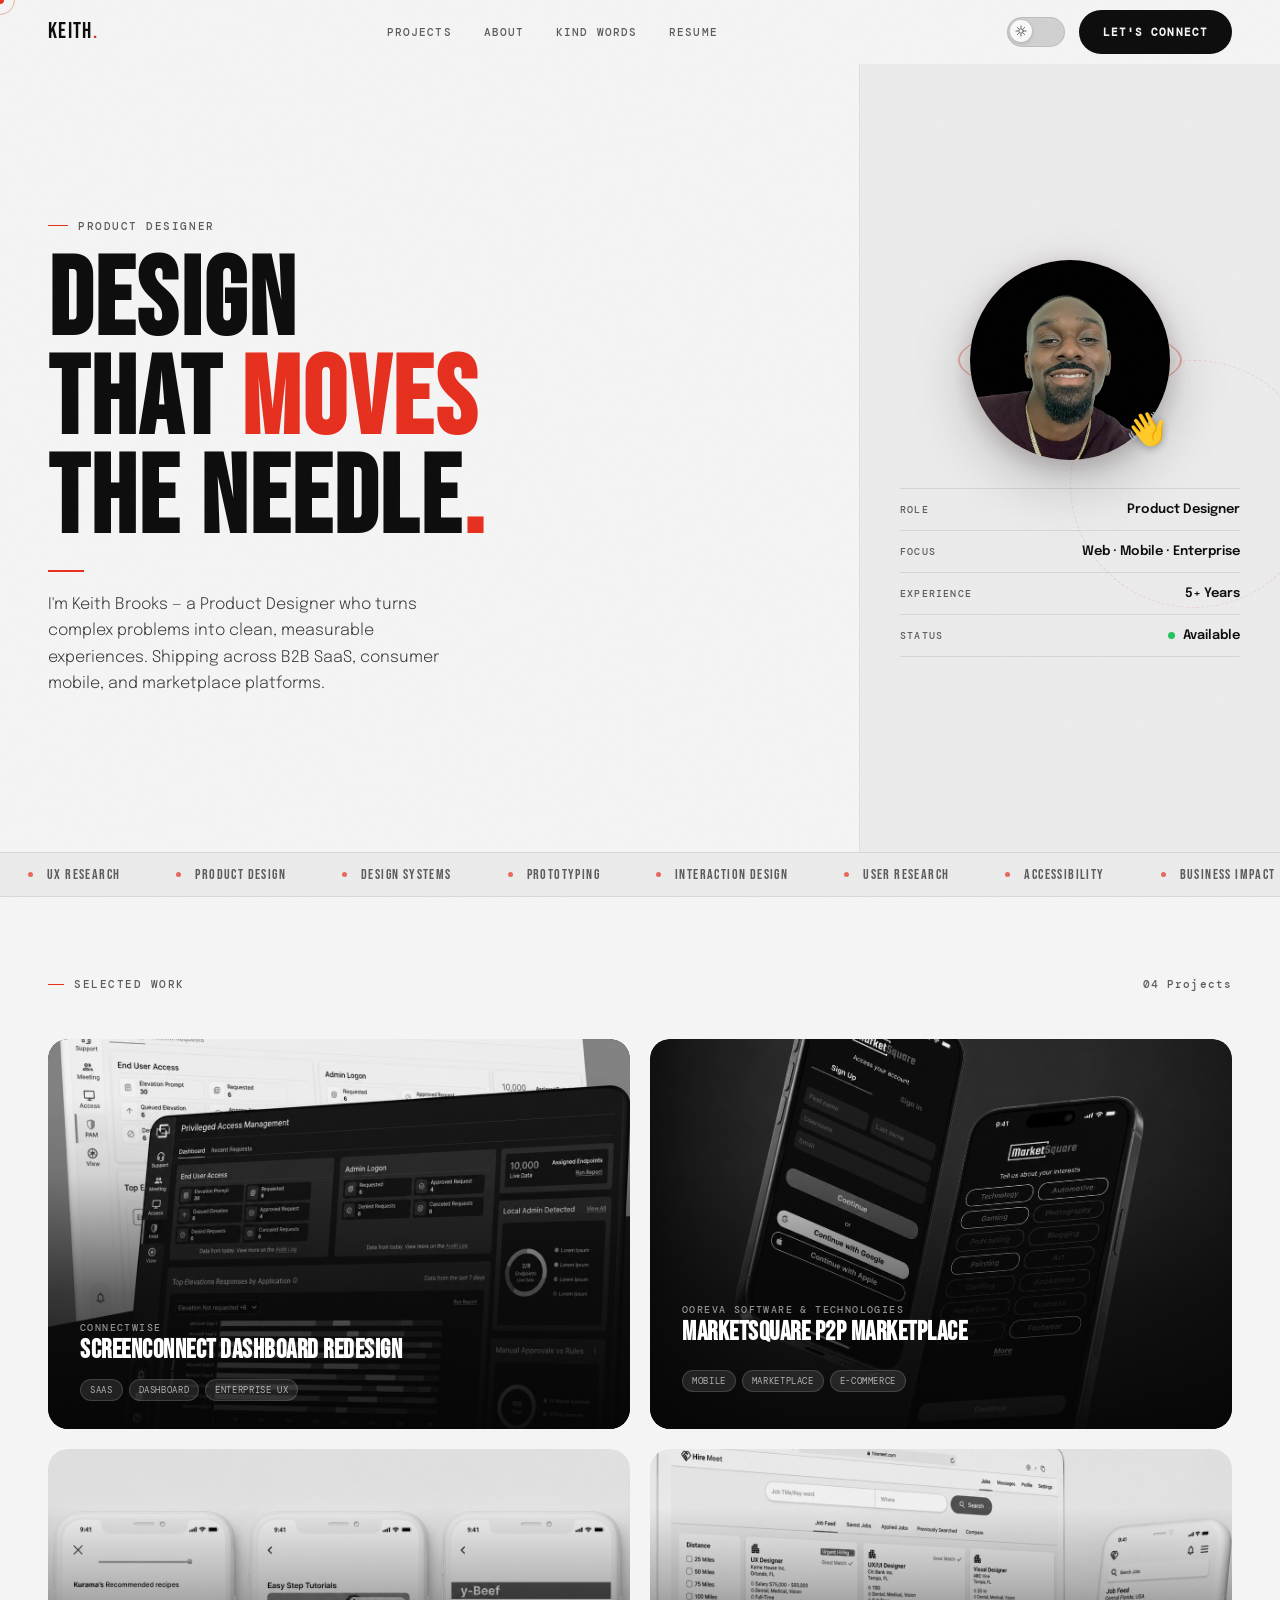
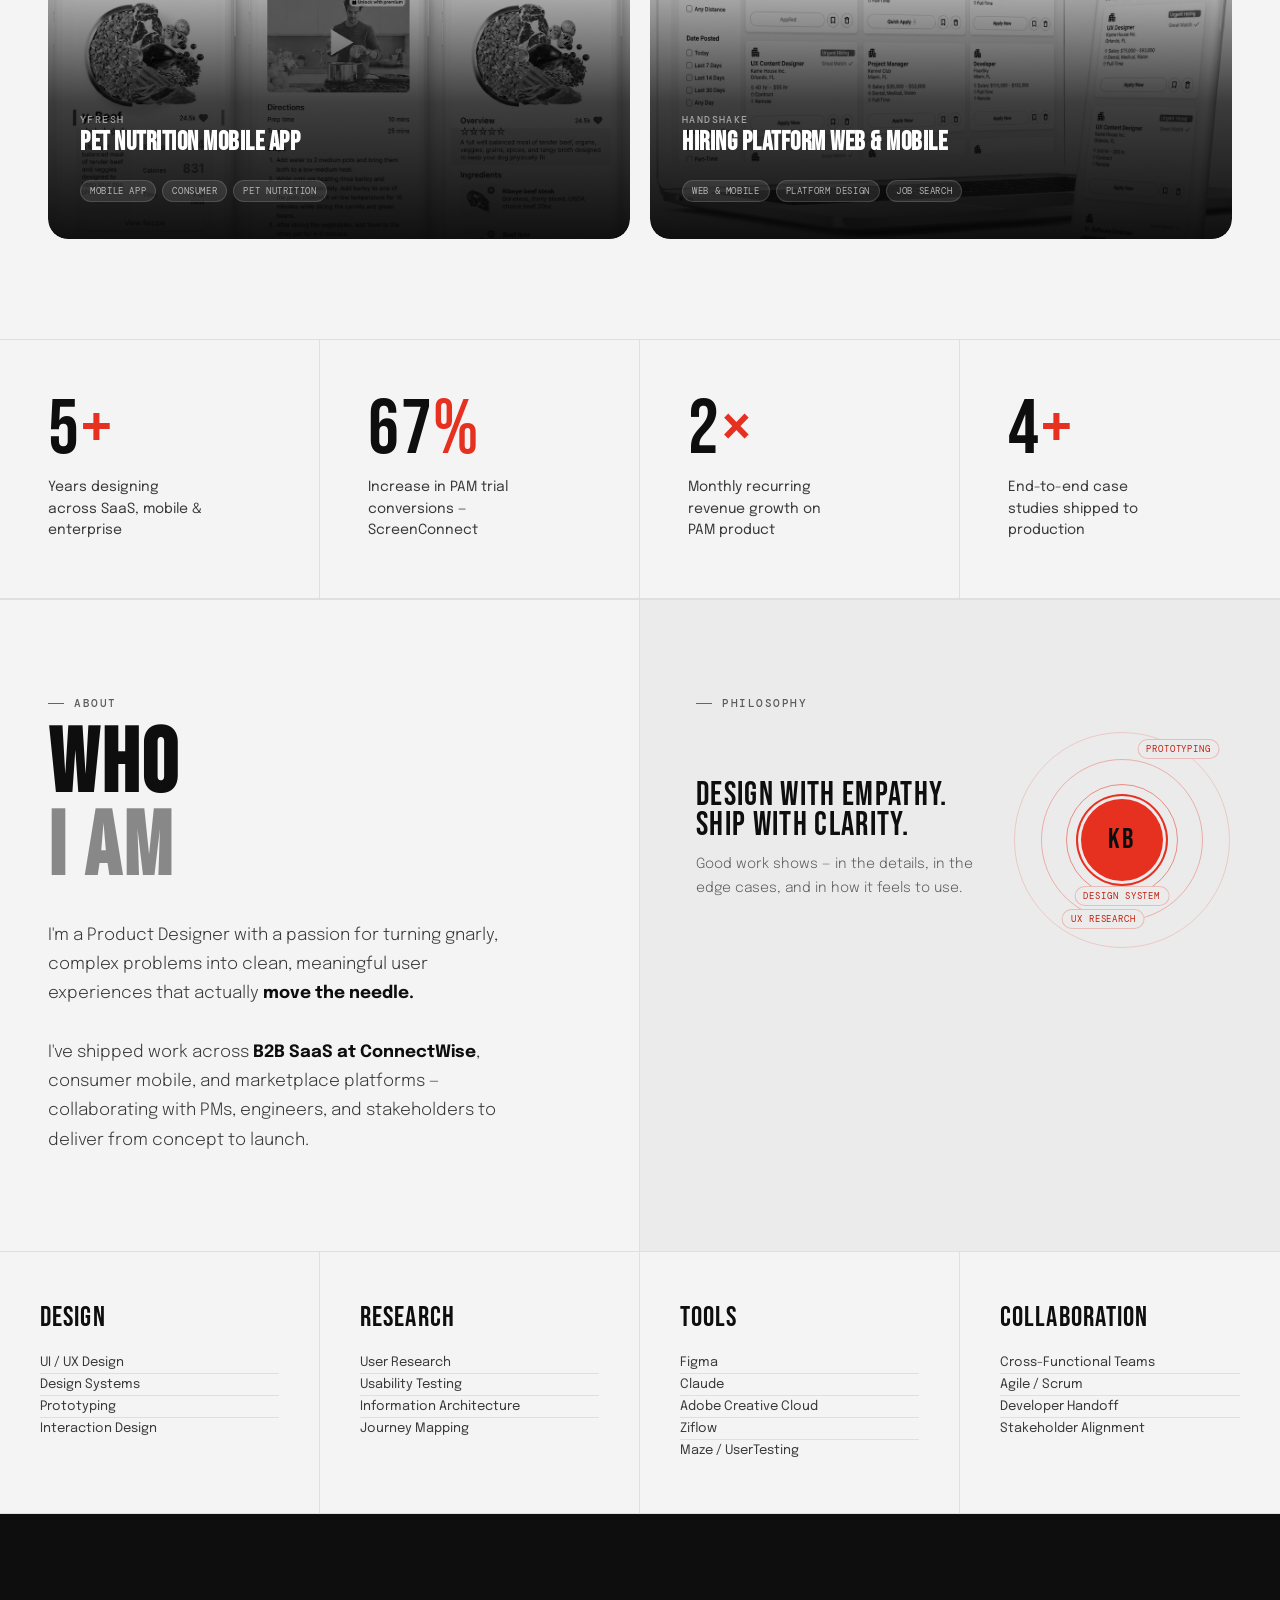
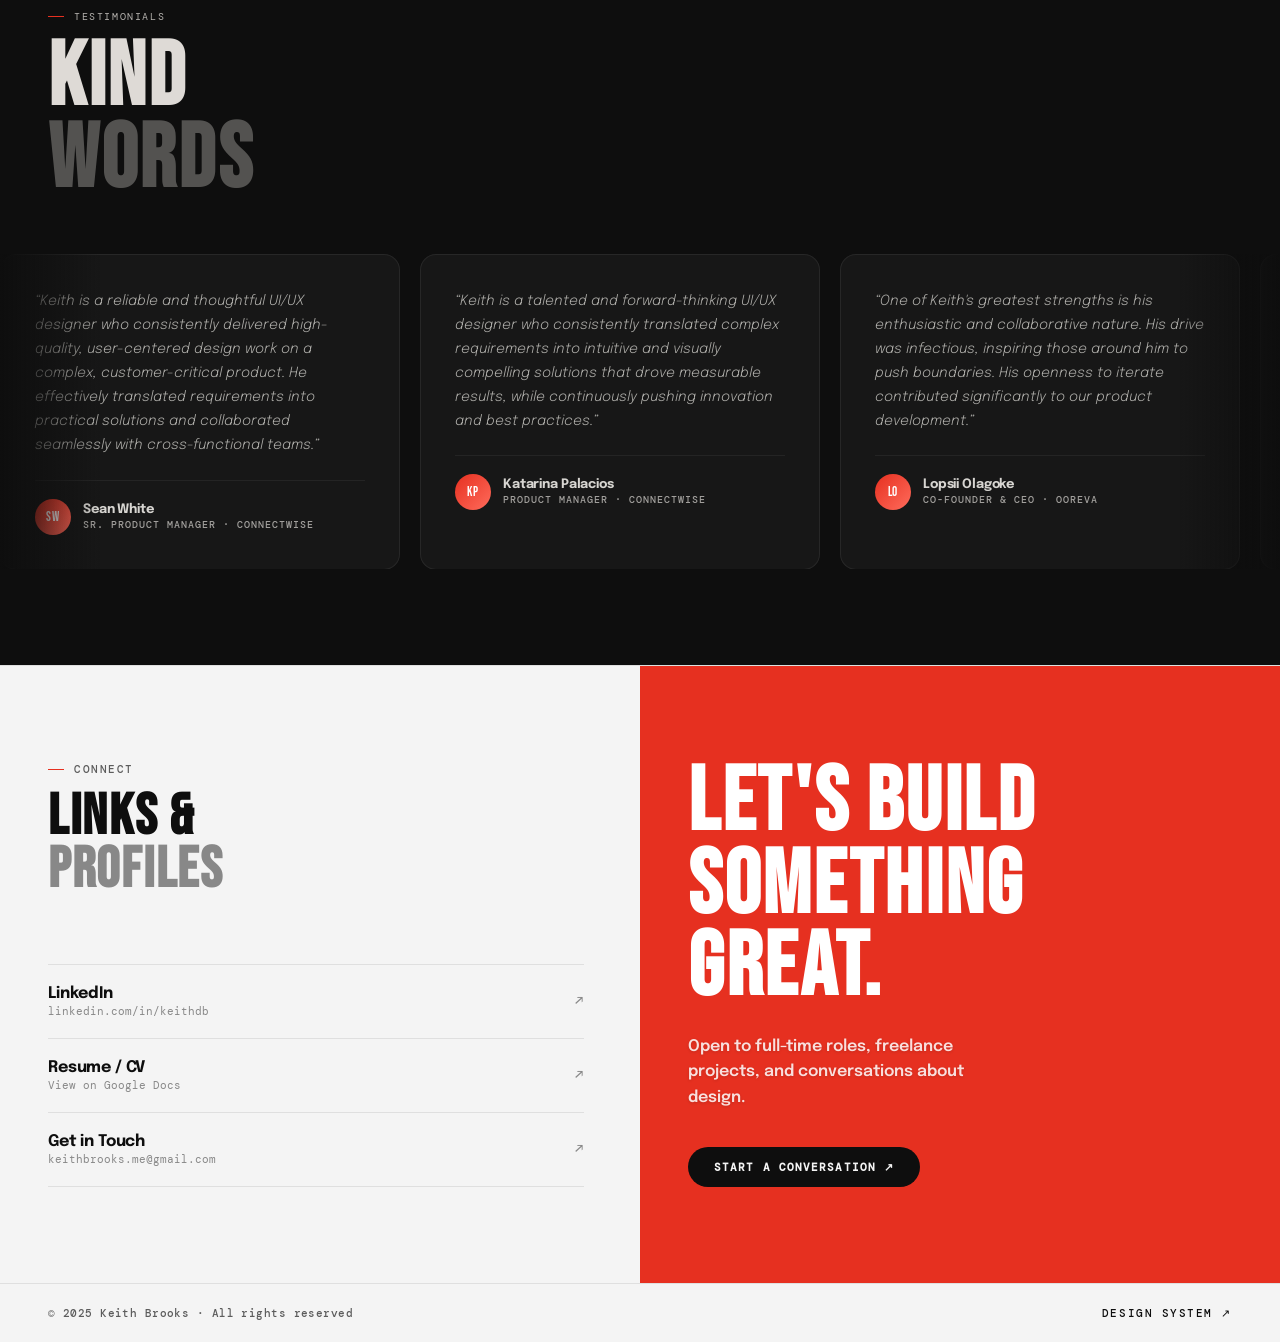
==== index.html @ 43500c90 "Add files via upload" ====
<!DOCTYPE html>
<html lang="en" data-theme="light">
<head>
<meta charset="UTF-8"/>
<meta name="viewport" content="width=device-width, initial-scale=1.0"/>
<title>Keith Brooks — Product Designer</title>
<meta name="description" content="Keith Brooks — Product Designer. 5+ years shipping measurable experiences across B2B SaaS, mobile and marketplace platforms."/>
<link rel="preconnect" href="https://fonts.googleapis.com"/>
<link rel="preconnect" href="https://fonts.gstatic.com" crossorigin/>
<link href="https://fonts.googleapis.com/css2?family=Bebas+Neue&family=Epilogue:ital,wght@0,300;0,400;0,500;0,600;0,700;1,300;1,400&family=DM+Mono:wght@400;500&display=swap" rel="stylesheet"/>
<style>
/* WCAG 2.1 AA verified
   LIGHT: #0E0E0E on #F4F4F4=18.0:1 ✅ | #383838=8.8:1 ✅ | #5C5C5C=5.9:1 ✅ | #C02010=5.5:1 ✅
   DARK:  #F0F0F0 on #0E0E0E=17.9:1 ✅ | #ADADAD=7.7:1 ✅ | #888888=4.8:1 ✅ | #E63020=4.4:1 ✅ */

*,*::before,*::after{box-sizing:border-box;margin:0;padding:0}

:root{
  --ease-expo:  cubic-bezier(0.16,1,0.3,1);
  --ease-inout: cubic-bezier(0.4,0,0.2,1);
  --f-display: 'Bebas Neue',sans-serif;
  --f-body:    'Epilogue',sans-serif;
  --f-mono:    'DM Mono',monospace;
}

[data-theme="light"]{
  --bg:#F4F4F4; --bg2:#EBEBEB; --card:#F8F8F8;
  --ink:#0E0E0E; --body:#383838; --muted:#5C5C5C; --dim:#888888;
  --accent:#C02010; --accent-d:#E63020;
  --border:rgba(17,17,17,.09);
  --strip-bg:#EBEBEB; --strip-fg:#5C5C5C;
  --nav-bg0:rgba(244,244,244,0); --nav-bgs:rgba(244,244,244,.95);
  --cta-bg:#0E0E0E; --cta-fg:#F4F4F4;
  --test-bg:#0E0E0E; --tt-track:#D0D0D0; --tt-knob:#F8F8F8; --tt-icon:#5C5C5C;
  --cta-sect-bg:#E63020;
}
[data-theme="dark"]{
  --bg:#0E0E0E; --bg2:#1A1A1A; --card:#1A1A1A;
  --ink:#F0F0F0; --body:#ADADAD; --muted:#888888; --dim:#666666;
  --accent:#E63020; --accent-d:#E63020;
  --border:rgba(220,220,220,.1);
  --strip-bg:#1A1A1A; --strip-fg:#888888;
  --nav-bg0:rgba(14,14,14,0); --nav-bgs:rgba(14,14,14,.95);
  --cta-bg:#F0F0F0; --cta-fg:#0E0E0E;
  --test-bg:#1A1A1A; --tt-track:#333333; --tt-knob:#0E0E0E; --tt-icon:#F0F0F0;
  --cta-sect-bg:#E63020;
}

html{scroll-behavior:auto}
body{background:var(--bg);color:var(--ink);font-family:var(--f-body);overflow-x:hidden;cursor:none;transition:background .4s var(--ease-inout),color .4s var(--ease-inout);-webkit-font-smoothing:antialiased;}
a{text-decoration:none;color:inherit}

/* GRAIN */
body::before{content:'';position:fixed;inset:0;z-index:900;pointer-events:none;opacity:.35;background-image:url("data:image/svg+xml,%3Csvg viewBox='0 0 200 200' xmlns='http://www.w3.org/2000/svg'%3E%3Cfilter id='n'%3E%3CfeTurbulence type='fractalNoise' baseFrequency='.85' numOctaves='4' stitchTiles='stitch'/%3E%3C/filter%3E%3Crect width='100%25' height='100%25' filter='url(%23n)' opacity='.04'/%3E%3C/svg%3E");}

/* CURSOR */
#_cur,#_ring{position:fixed;border-radius:50%;pointer-events:none;z-index:9999;transform:translate(-50%,-50%);will-change:transform;}
#_cur{width:8px;height:8px;background:var(--accent-d);transition:width .2s,height .2s,background .3s;}
#_ring{width:30px;height:30px;border:1.5px solid rgba(217,71,32,.4);z-index:9998;transition:width .3s var(--ease-expo),height .3s var(--ease-expo),border-color .3s;}
body.ch #_cur{width:14px;height:14px;}
body.ch #_ring{width:46px;height:46px;}
body.cta-zone #_cur{background:#fff;}
body.cta-zone #_ring{border-color:rgba(255,255,255,.5);}

/* SCROLL PROGRESS — Fitts' + Jacob's */
#scroll-prog{position:fixed;top:0;left:0;height:2px;width:0%;background:var(--accent-d);z-index:9990;transition:width .1s linear;pointer-events:none;}

/* BACK TO TOP — Fitts' Law: 48x48 fixed target */
#back-top{position:fixed;bottom:32px;right:32px;z-index:700;width:48px;height:48px;border-radius:50%;background:var(--ink);color:var(--bg);border:none;cursor:none;display:flex;align-items:center;justify-content:center;font-size:18px;line-height:1;opacity:0;transform:translateY(12px);transition:opacity .35s var(--ease-expo),transform .35s var(--ease-expo),background .2s;pointer-events:none;box-shadow:0 4px 16px rgba(0,0,0,.18);}
#back-top.visible{opacity:1;transform:translateY(0);pointer-events:auto;}
#back-top:hover{background:var(--accent-d);}
:focus-visible{outline:2px solid var(--accent-d);outline-offset:3px;border-radius:4px;}

/* NAV */
#nav{position:fixed;top:0;left:0;right:0;z-index:600;height:64px;padding:0 48px;display:flex;align-items:center;justify-content:space-between;background:var(--nav-bg0);border-bottom:1px solid transparent;transition:background .35s,border-color .35s;}
#nav.sc{background:var(--nav-bgs);backdrop-filter:blur(20px);-webkit-backdrop-filter:blur(20px);border-color:var(--border);}
.nav-logo{font-family:var(--f-display);font-size:22px;letter-spacing:.06em;color:var(--ink);cursor:none;transition:color .3s;}
.nav-logo span{color:var(--accent-d);}
.nav-links{display:flex;gap:28px;list-style:none;}
/* Fitts': larger hit area on nav links */
.nav-links a{font-family:var(--f-mono);font-size:11px;font-weight:500;letter-spacing:.1em;text-transform:uppercase;color:var(--muted);transition:color .2s,border-color .2s;cursor:none;padding:6px 2px;border-bottom:1.5px solid transparent;}
.nav-links a:hover{color:var(--ink);border-color:var(--border);}
/* Jacob's: active nav indicator */
.nav-links a.active{color:var(--ink);border-color:var(--accent-d);}
.tt-wrap{display:flex;align-items:center;gap:14px;}

/* THEME TOGGLE */
.tt-switch{position:relative;display:flex;align-items:center;width:58px;height:30px;cursor:none;flex-shrink:0;}
.tt-switch input[type="checkbox"]{position:absolute;opacity:0;width:0;height:0;}
.tt-track{position:absolute;inset:0;border-radius:100px;background:var(--tt-track);transition:background .35s var(--ease-expo);border:1px solid var(--border);}
.tt-knob{position:absolute;top:3px;left:3px;width:22px;height:22px;border-radius:50%;background:var(--tt-knob);box-shadow:0 1px 4px rgba(0,0,0,.18);transition:transform .38s var(--ease-expo),background .3s;display:flex;align-items:center;justify-content:center;overflow:hidden;}
.tt-switch input:checked~.tt-knob{transform:translateX(28px);}
[data-theme="dark"] .tt-track{background:#2E2A26;}
[data-theme="dark"] .tt-knob{background:var(--accent-d);}
.tt-icon{position:absolute;width:12px;height:12px;transition:opacity .2s,transform .2s;}
.tt-sun{opacity:1;transform:rotate(0deg);}
.tt-moon{opacity:0;transform:rotate(-90deg);}
.tt-switch input:checked~.tt-knob .tt-sun{opacity:0;transform:rotate(90deg);}
.tt-switch input:checked~.tt-knob .tt-moon{opacity:1;transform:rotate(0deg);}
#nav-cta{font-family:var(--f-mono);font-size:11px;font-weight:600;letter-spacing:.1em;text-transform:uppercase;color:var(--cta-fg);background:var(--cta-bg);padding:11px 24px;border-radius:100px;cursor:none;transition:background .2s,color .2s,transform .15s;min-height:44px;display:inline-flex;align-items:center;}
#nav-cta:hover{background:var(--accent-d);color:#fff;transform:translateY(-1px);}

/* HERO */
.hero{min-height:calc(100vh - 48px);max-height:860px;display:grid;grid-template-columns:1fr 420px;padding-top:64px;overflow:hidden;}
.hero-l{display:flex;flex-direction:column;justify-content:center;padding:48px 56px 48px 48px;border-right:1px solid var(--border);}
.hero-r{display:flex;flex-direction:column;justify-content:center;align-items:center;gap:28px;padding:48px 40px;background:var(--bg2);transition:background .4s;position:relative;overflow:hidden;}
.hero-eyebrow{display:flex;align-items:center;gap:10px;font-family:var(--f-mono);font-size:11px;font-weight:500;letter-spacing:.14em;text-transform:uppercase;color:var(--muted);margin-bottom:20px;opacity:0;transform:translateY(14px);animation:fup .85s var(--ease-expo) .08s forwards;}
.hero-eyebrow::before{content:'';width:20px;height:1px;background:var(--accent-d);}
.hero-h1{font-family:var(--f-display);font-size:clamp(64px,8.5vw,124px);line-height:.91;letter-spacing:.02em;color:var(--ink);opacity:0;transform:translateY(18px);animation:fup .9s var(--ease-expo) .16s forwards;transition:color .4s;}
.hero-h1 .hl{color:var(--accent-d);}
.hero-rule{width:36px;height:2px;background:var(--accent-d);margin:20px 0;flex-shrink:0;opacity:0;animation:fup .7s var(--ease-expo) .28s forwards;}
.hero-desc{font-family:var(--f-body);font-size:16px;line-height:1.65;color:var(--body);max-width:400px;font-weight:300;opacity:0;transform:translateY(14px);animation:fup .85s var(--ease-expo) .36s forwards;}
.hero-meta{display:flex;flex-direction:column;width:100%;opacity:0;animation:fup .8s var(--ease-expo) .44s forwards;}
.meta-row{display:flex;justify-content:space-between;align-items:center;padding:14px 0;border-top:1px solid var(--border);}
.meta-row:last-child{border-bottom:1px solid var(--border);}
.meta-k{font-family:var(--f-mono);font-size:10px;font-weight:500;text-transform:uppercase;letter-spacing:.12em;color:var(--muted);}
.meta-v{font-family:var(--f-body);font-size:13px;font-weight:600;color:var(--ink);transition:color .4s;}
.avail{display:flex;align-items:center;gap:8px;}
.avail-dot{width:7px;height:7px;background:#22c55e;border-radius:50%;animation:avPulse 2s ease infinite;}
@keyframes avPulse{0%,100%{opacity:1;box-shadow:0 0 0 0 rgba(34,197,94,.4);}50%{opacity:.8;box-shadow:0 0 0 5px rgba(34,197,94,0);}}

/* AVATAR */
.avatar-wrap{position:relative;width:200px;height:200px;flex-shrink:0;opacity:0;animation:fup .9s var(--ease-expo) .22s forwards;}
.avatar-glow{position:absolute;inset:-20px;border-radius:50%;background:radial-gradient(circle,rgba(230,48,32,.15) 0%,transparent 70%);animation:glowPulse 4s ease-in-out infinite;}
@keyframes glowPulse{0%,100%{transform:scale(1);opacity:.7;}50%{transform:scale(1.1);opacity:1;}}
.avatar-card{position:relative;width:200px;height:200px;border-radius:50%;overflow:hidden;box-shadow:0 20px 60px rgba(0,0,0,.22),0 8px 24px rgba(0,0,0,.14),inset 0 0 0 2px rgba(255,255,255,.12);animation:float 5s ease-in-out infinite;transform-origin:center bottom;will-change:transform;}
@keyframes float{0%,100%{transform:translateY(0) rotate(0deg);}25%{transform:translateY(-10px) rotate(1.5deg);}75%{transform:translateY(-5px) rotate(-1deg);}}
.avatar-img{width:100%;height:100%;object-fit:cover;object-position:center 12%;display:block;}
.avatar-wave{position:absolute;bottom:12px;right:4px;font-size:32px;line-height:1;animation:waveHand 2.4s ease-in-out infinite;transform-origin:bottom left;filter:drop-shadow(0 2px 4px rgba(0,0,0,.3));pointer-events:none;user-select:none;}
@keyframes waveHand{0%{transform:rotate(0deg);}10%{transform:rotate(-18deg);}20%{transform:rotate(12deg);}30%{transform:rotate(-14deg);}40%{transform:rotate(10deg);}50%{transform:rotate(-8deg);}60%{transform:rotate(6deg);}100%{transform:rotate(0deg);}}
.avatar-ring{position:absolute;top:50%;left:50%;width:224px;height:224px;transform:translate(-50%,-50%) rotateX(72deg);border-radius:50%;border:2px solid rgba(230,48,32,.35);animation:ringRotate 8s linear infinite;pointer-events:none;}
.avatar-ring-2{position:absolute;top:50%;left:50%;width:248px;height:248px;border-radius:50%;border:1px dashed rgba(230,48,32,.15);animation:ringRotate 14s linear infinite reverse;pointer-events:none;}
@keyframes ringRotate{from{transform:translate(-50%,-50%) rotateX(72deg) rotateZ(0deg);}to{transform:translate(-50%,-50%) rotateX(72deg) rotateZ(360deg);}}

/* MARQUEE */
.mq-strip{border-top:1px solid var(--border);border-bottom:1px solid var(--border);background:var(--strip-bg);overflow:hidden;padding:13px 0;transition:background .4s;}
.mq-track{display:flex;width:max-content;animation:mscroll 32s linear infinite;}
.mq-track:hover{animation-play-state:paused;}
.mq-item{display:flex;align-items:center;gap:14px;padding:0 28px;font-family:var(--f-display);font-size:14px;letter-spacing:.1em;text-transform:uppercase;color:var(--strip-fg);white-space:nowrap;transition:color .4s;}
.mq-dot{width:5px;height:5px;border-radius:50%;background:var(--accent-d);flex-shrink:0;opacity:.7;}

/* SHARED */
.s-tag{display:flex;align-items:center;gap:10px;font-family:var(--f-mono);font-size:11px;font-weight:500;text-transform:uppercase;letter-spacing:.14em;color:var(--muted);margin-bottom:14px;}
.s-tag::before{content:'';width:16px;height:1px;background:var(--accent-d);flex-shrink:0;}
.s-title{font-family:var(--f-display);font-size:clamp(52px,7vw,96px);letter-spacing:.03em;line-height:.92;color:var(--ink);transition:color .4s;}
.s-title .dim{color:var(--dim);}

/* ══ CASE STUDIES — 2x2 grid ══
   Hick's Law: all 4 visible at once for easy comparison
   Fitts' Law: large card targets, clear hover affordance */
.cs-section{padding:80px 48px 100px;background:var(--bg);scroll-margin-top:80px;}
.cs-topbar{display:flex;align-items:center;justify-content:space-between;margin-bottom:48px;}
.cs-count{font-family:var(--f-mono);font-size:11px;font-weight:500;color:var(--muted);letter-spacing:.1em;transition:color .4s;}
.cs-grid{display:grid;grid-template-columns:1fr 1fr;gap:20px;}
.cs-card{position:relative;border-radius:20px;overflow:hidden;height:calc(50vh - 60px);min-height:360px;max-height:520px;cursor:none;transition:transform .4s var(--ease-expo),box-shadow .4s;}
.cs-card:hover{transform:translateY(-4px);box-shadow:0 24px 64px rgba(0,0,0,.22);}
.cs-card-visual{position:absolute;inset:0;border-radius:20px;overflow:hidden;}
.cs-card-visual img{
  width:100%;height:100%;object-fit:cover;display:block;
  transform:scale(1.04);
  filter:grayscale(1) brightness(.95);
  transition:transform .65s var(--ease-expo), filter .55s var(--ease-expo);
}
/* Reveal colour + zoom on hover — Zajno-style */
.cs-card:hover .cs-card-visual img{
  transform:scale(1.08);
  filter:grayscale(0) brightness(1);
}
.cs-card-fallback{width:100%;height:100%;display:flex;align-items:center;justify-content:center;}
.cs-card-fallback-lbl{font-family:var(--f-display);font-size:clamp(80px,12vw,160px);letter-spacing:.04em;opacity:.1;line-height:1;user-select:none;}
.cs-card-gradient{position:absolute;inset:0;background:var(--card-grad,linear-gradient(to top,rgba(6,5,5,.92) 0%,rgba(6,5,5,.6) 35%,rgba(6,5,5,.12) 65%,transparent 85%));border-radius:20px;pointer-events:none;}
/* Accent overlay on hover */
.cs-card-hover-overlay{position:absolute;inset:0;border-radius:20px;background:rgba(217,71,32,.07);opacity:0;transition:opacity .4s var(--ease-expo);pointer-events:none;}
.cs-card:hover .cs-card-hover-overlay{opacity:0;}
/* Accent border ring on hover */
.cs-card::after{content:'';position:absolute;inset:0;border-radius:20px;border:2px solid transparent;transition:border-color .35s var(--ease-expo);pointer-events:none;z-index:10;}
.cs-card:hover::after{border-color:transparent;}
.cs-card-body{position:absolute;bottom:0;left:0;right:0;padding:28px 32px;display:flex;flex-direction:column;z-index:5;}
.cs-card-impact{display:inline-flex;align-items:center;gap:6px;font-family:var(--f-mono);font-size:10px;font-weight:600;letter-spacing:.08em;text-transform:uppercase;color:rgba(255,255,255,.85);background:rgba(255,255,255,.1);border:1px solid rgba(255,255,255,.18);backdrop-filter:blur(6px);-webkit-backdrop-filter:blur(6px);padding:5px 12px;border-radius:100px;margin-bottom:10px;align-self:flex-start;}
.cs-card-impact-val{color:#fff;font-weight:700;}
.cs-card-company{font-family:var(--f-mono);font-size:10px;text-transform:uppercase;letter-spacing:.14em;color:rgba(255,255,255,.55);font-weight:500;margin-bottom:5px;}
.cs-card-title{font-family:var(--f-display);font-size:clamp(20px,2vw,30px);letter-spacing:.02em;line-height:.93;color:#fff;margin-bottom:8px;}
/* Miller's Law: desc only on hover — reduce initial info density */
.cs-card-desc{font-family:var(--f-body);font-size:13px;line-height:1.6;color:rgba(255,255,255,.68);font-weight:300;max-height:0;overflow:hidden;transition:max-height .5s var(--ease-expo),opacity .4s;opacity:0;margin-bottom:0;}
.cs-card:hover .cs-card-desc{max-height:80px;opacity:1;margin-bottom:10px;}
.cs-card-footer{display:flex;align-items:center;justify-content:space-between;margin-top:8px;}
.cs-card-tags{display:flex;gap:6px;flex-wrap:wrap;}
.cs-card-tag{font-family:var(--f-mono);font-size:9px;letter-spacing:.07em;text-transform:uppercase;padding:4px 9px;border-radius:100px;background:rgba(255,255,255,.1);color:rgba(255,255,255,.65);border:1px solid rgba(255,255,255,.14);}
/* Fitts' Law: min 40px tall, prominent white pill */
.cs-card-cta{display:inline-flex;align-items:center;gap:7px;font-family:var(--f-mono);font-size:10px;font-weight:700;letter-spacing:.1em;text-transform:uppercase;color:#111010;background:#fff;padding:10px 18px;border-radius:100px;min-height:40px;cursor:none;white-space:nowrap;flex-shrink:0;opacity:0;transform:translateY(6px);transition:background .2s,color .2s,opacity .35s,transform .35s var(--ease-expo),box-shadow .2s;}
.cs-card:hover .cs-card-cta{opacity:1;transform:translateY(0);}
.cs-card-cta:hover{background:var(--accent-d);color:#fff;box-shadow:0 6px 20px rgba(217,71,32,.4);}
.cs-card-soon{font-family:var(--f-mono);font-size:10px;font-weight:600;letter-spacing:.1em;text-transform:uppercase;color:rgba(255,255,255,.4);opacity:0;transform:translateY(6px);transition:opacity .35s,transform .35s var(--ease-expo);}
.cs-card:hover .cs-card-soon{opacity:1;transform:translateY(0);}

/* METRICS */
.metrics-band{display:grid;grid-template-columns:repeat(4,1fr);border-top:1px solid var(--border);border-bottom:1px solid var(--border);scroll-margin-top:80px;}
.metric{padding:56px 48px;border-right:1px solid var(--border);position:relative;overflow:hidden;}
.metric:last-child{border-right:none;}
.metric::after{content:'';position:absolute;bottom:0;left:0;right:0;height:2px;background:var(--accent-d);transform:scaleX(0);transform-origin:left;transition:transform .5s var(--ease-expo);}
.metric:hover::after{transform:scaleX(1);}
.metric-num{font-family:var(--f-display);font-size:clamp(56px,6vw,84px);letter-spacing:.02em;line-height:.9;color:var(--ink);margin-bottom:12px;transition:color .4s;}
.metric-num span{color:var(--accent-d);}
.metric-label{font-family:var(--f-body);font-size:14px;color:var(--body);line-height:1.55;max-width:160px;}

/* ABOUT */
.about-wrap{display:grid;grid-template-columns:1fr 1fr;border-top:1px solid var(--border);scroll-margin-top:80px;}
.about-l{padding:96px 56px 96px 48px;border-right:1px solid var(--border);}
.about-r{padding:96px 48px 96px 56px;background:var(--bg2);transition:background .4s;display:flex;flex-direction:column;gap:52px;}
.about-bio{font-family:var(--f-body);font-size:17px;line-height:1.72;color:var(--body);font-weight:300;max-width:460px;margin:32px 0 0;}
.about-bio strong{font-weight:700;color:var(--ink);}

/* Orbit */
.orbit-row{display:flex;align-items:center;gap:32px;}
.orbit-headline{font-family:var(--f-display);font-size:clamp(26px,2.6vw,38px);letter-spacing:.04em;line-height:.92;color:var(--ink);margin-bottom:12px;transition:color .4s;}
.orbit-body{font-family:var(--f-body);font-size:14px;color:var(--muted);line-height:1.7;font-weight:300;}
#orbitWrap{position:relative;width:220px;height:220px;flex-shrink:0;}
.p-ring{position:absolute;top:50%;left:50%;border-radius:50%;border:1px solid rgba(230,48,32,.35);transform:translate(-50%,-50%);animation:rpulse 3s ease-in-out infinite;}
.p-ring:nth-child(1){width:112px;height:112px;animation-delay:0s;border-color:rgba(230,48,32,.5);}
.p-ring:nth-child(2){width:162px;height:162px;animation-delay:.65s;border-color:rgba(230,48,32,.32);}
.p-ring:nth-child(3){width:216px;height:216px;animation-delay:1.3s;border-color:rgba(230,48,32,.18);}
@keyframes rpulse{0%,100%{opacity:.5;transform:translate(-50%,-50%) scale(1);}50%{opacity:1;transform:translate(-50%,-50%) scale(1.04);}}
.orbit-center-img{position:absolute;top:50%;left:50%;transform:translate(-50%,-50%);width:82px;height:82px;border-radius:50%;overflow:hidden;z-index:5;background:var(--accent-d);box-shadow:0 0 0 3px var(--bg2),0 0 0 5px var(--accent-d);display:flex;align-items:center;justify-content:center;}
.orbit-center-kb{font-family:var(--f-display);font-size:28px;letter-spacing:.08em;color:#0E0E0E;line-height:1;user-select:none;}
.o-lbl{position:absolute;font-family:var(--f-mono);font-size:9px;text-transform:uppercase;letter-spacing:.1em;color:var(--accent);background:var(--bg2);padding:3px 8px;border-radius:100px;border:1px solid rgba(230,48,32,.25);white-space:nowrap;z-index:6;pointer-events:none;transition:background .4s;}

/* SKILLS */
.skills-section{border-top:1px solid var(--border);border-bottom:1px solid var(--border);display:grid;grid-template-columns:repeat(4,1fr);scroll-margin-top:80px;}
.skill-col{padding:52px 40px;border-right:1px solid var(--border);position:relative;overflow:hidden;transition:background .3s;}
.skill-col:last-child{border-right:none;}
.skill-col::after{content:'';position:absolute;bottom:0;left:0;right:0;height:2px;background:var(--accent-d);transform:scaleX(0);transform-origin:left;transition:transform .45s var(--ease-expo);}
.skill-col:hover::after{transform:scaleX(1);}
.skill-col:hover{background:var(--bg2);}
.skill-cat-head{font-family:var(--f-display);font-size:28px;letter-spacing:.04em;color:var(--ink);margin-bottom:20px;line-height:1;transition:color .4s;}
.skill-item{font-family:var(--f-body);font-size:13px;color:var(--body);padding:4px 0;border-bottom:1px solid var(--border);transition:color .4s;}
.skill-item:last-child{border-bottom:none;}

/* TESTIMONIALS */
.test-section{padding:96px 0;background:var(--test-bg);overflow:hidden;transition:background .4s;transform:translateZ(0);scroll-margin-top:80px;}
.test-header{padding:0 48px;margin-bottom:52px;}
.test-s-tag{display:flex;align-items:center;gap:10px;font-family:var(--f-mono);font-size:10px;text-transform:uppercase;letter-spacing:.16em;color:rgba(245,241,236,.72);margin-bottom:14px;}
.test-s-tag::before{content:'';width:16px;height:1px;background:var(--accent-d);}
.test-title{font-family:var(--f-display);font-size:clamp(52px,7vw,96px);letter-spacing:.03em;line-height:.92;color:rgba(245,241,236,.9);transform:translateZ(0);-webkit-font-smoothing:antialiased;}
.test-title .dim{color:rgba(245,241,236,.3);}
.test-outer{position:relative;overflow:hidden;}
.test-fade-l,.test-fade-r{position:absolute;top:0;bottom:0;width:100px;z-index:2;pointer-events:none;}
.test-fade-l{left:0;background:linear-gradient(to right,var(--test-bg),transparent);}
.test-fade-r{right:0;background:linear-gradient(to left,var(--test-bg),transparent);}
.test-track{display:flex;gap:20px;width:max-content;animation:tscroll 38s linear infinite;will-change:transform;transform:translateZ(0);backface-visibility:hidden;}
.test-track:hover{animation-play-state:paused;}
@keyframes tscroll{from{transform:translateX(0);}to{transform:translateX(-50%);}}
.test-card{width:400px;flex-shrink:0;background:rgba(255,255,255,.04);border:1px solid rgba(255,255,255,.07);border-radius:16px;padding:34px;transition:background .2s,border-color .2s;}
.test-card:hover{background:rgba(255,255,255,.07);border-color:rgba(255,255,255,.12);}
.test-q{font-family:var(--f-body);font-size:14px;line-height:1.72;color:rgba(236,234,229,.72);font-weight:300;font-style:italic;margin-bottom:22px;}
.test-div{height:1px;background:rgba(255,255,255,.06);margin-bottom:18px;}
.test-author{display:flex;align-items:center;gap:12px;}
.test-av{width:36px;height:36px;border-radius:50%;flex-shrink:0;background:linear-gradient(135deg,#E63020,#FF6B5B);display:flex;align-items:center;justify-content:center;font-family:var(--f-display);font-size:13px;letter-spacing:.04em;color:#fff;}
.test-name{font-family:var(--f-body);font-size:13px;font-weight:700;color:rgba(236,234,229,.9);letter-spacing:-.01em;}
.test-role{font-family:var(--f-mono);font-size:10px;font-weight:500;text-transform:uppercase;letter-spacing:.1em;color:rgba(236,234,229,.65);margin-top:2px;}

/* CONNECT */
.connect-wrap{border-top:1px solid var(--border);display:grid;grid-template-columns:1fr 1fr;scroll-margin-top:80px;}
.connect-l{padding:96px 56px 96px 48px;display:flex;flex-direction:column;justify-content:space-between;}
.connect-r{padding:96px 48px;background:var(--cta-sect-bg);display:flex;flex-direction:column;justify-content:flex-end;}
.c-links{display:flex;flex-direction:column;margin-top:48px;}
.c-link{display:flex;align-items:center;justify-content:space-between;padding:20px 0;border-bottom:1px solid var(--border);color:var(--ink);transition:color .2s;cursor:none;}
.c-link:first-child{border-top:1px solid var(--border);}
.c-link:hover{color:var(--accent);}
.c-link-name{font-family:var(--f-body);font-size:16px;font-weight:700;letter-spacing:-.01em;}
.c-link-url{font-family:var(--f-mono);font-size:11px;color:var(--dim);margin-top:2px;}
.c-link-arr{font-size:16px;color:var(--dim);transition:transform .2s,color .2s;}
.c-link:hover .c-link-arr{transform:translate(3px,-3px);color:var(--accent);}
.cta-headline{font-family:var(--f-display);font-size:clamp(52px,7vw,100px);letter-spacing:.03em;line-height:.92;color:#fff;margin-bottom:24px;}
.cta-sub{font-family:var(--f-body);font-size:16px;font-weight:600;color:rgba(255,255,255,.85);line-height:1.62;max-width:320px;margin-bottom:36px;text-shadow:0 1px 3px rgba(0,0,0,.15);}
.btn-w{display:inline-flex;align-items:center;gap:9px;background:#0E0E0E;color:#F4F4F4;font-family:var(--f-mono);font-size:11px;font-weight:700;letter-spacing:.1em;text-transform:uppercase;padding:13px 26px;border-radius:100px;cursor:none;transition:background .2s,color .2s,transform .15s;align-self:flex-start;}
.btn-w:hover{background:#fff;color:#E63020;transform:translateY(-2px);}

/* FOOTER */
footer{padding:22px 48px;border-top:1px solid var(--border);display:flex;align-items:center;justify-content:space-between;}
.f-copy{font-family:var(--f-mono);font-size:11px;font-weight:500;color:var(--muted);letter-spacing:.04em;}
.f-tag{font-family:var(--f-mono);font-size:11px;font-weight:500;color:var(--muted);letter-spacing:.14em;text-transform:uppercase;}

/* REVEAL — Miller's Law: progressive disclosure */
.rv,.section-fade{opacity:0;transform:translateY(26px);transition:opacity .8s var(--ease-expo),transform .8s var(--ease-expo);}
.rv.vi,.rv.vis,.rv.in,.section-fade.vi,.section-fade.vis,.section-fade.in{opacity:1;transform:translateY(0);}
.rv.d1,.section-fade.d1{transition-delay:.08s;}
.rv.d2,.section-fade.d2{transition-delay:.16s;}
.rv.d3,.section-fade.d3{transition-delay:.24s;}

@keyframes fup{from{opacity:0;transform:translateY(18px);}to{opacity:1;transform:translateY(0);}}
@keyframes mscroll{from{transform:translateX(0);}to{transform:translateX(-50%);}}

@media(prefers-reduced-motion:reduce){
  *,*::before,*::after{animation-duration:.01ms!important;animation-iteration-count:1!important;transition-duration:.01ms!important;}
  .hero-eyebrow,.hero-h1,.hero-rule,.hero-desc,.hero-meta,.avatar-wrap{opacity:1!important;transform:none!important;}
  .rv,.section-fade{opacity:1!important;transform:none!important;}
}

@media(max-width:1100px){
  .hero{grid-template-columns:1fr;max-height:none;}
  .hero-r{padding:32px 48px 48px;}
  .avatar-wrap,.avatar-card{width:140px;height:140px;}
  .cs-grid{grid-template-columns:1fr;}
  .cs-card{height:calc(50vh - 40px);min-height:280px;}
  .about-wrap,.connect-wrap{grid-template-columns:1fr;}
  .about-r{padding:56px 32px;}
  .metrics-band{grid-template-columns:1fr 1fr;}
  .metric:nth-child(2){border-right:none;}
  .metric:nth-child(3),.metric:nth-child(4){border-top:1px solid var(--border);}
  .metric:nth-child(4){border-right:none;}
  .skills-section{grid-template-columns:1fr 1fr;}
  .skill-col:nth-child(2){border-right:none;}
  .skill-col:nth-child(3),.skill-col:nth-child(4){border-top:1px solid var(--border);}
  .skill-col:nth-child(4){border-right:none;}
}
@media(max-width:640px){
  #nav{padding:0 20px;}
  .nav-links{display:none;}
  .hero-l{padding:80px 20px 40px;}
  .hero-r{padding:24px 20px 40px;}
  .cs-section{padding:60px 16px 80px;}
  .metric{padding:36px 20px;}
  .about-l,.about-r{padding:56px 20px;}
  .skills-section{grid-template-columns:1fr;}
  .skill-col{border-right:none;border-top:1px solid var(--border);}
  .skill-col:first-child{border-top:none;}
  .connect-l,.connect-r{padding:56px 20px;}
  .orbit-row{flex-direction:column;align-items:flex-start;}
  footer{padding:18px 20px;flex-direction:column;gap:8px;text-align:center;}
}
</style>
</head>
<body>

<div id="scroll-prog" aria-hidden="true"></div>
<div id="_cur" aria-hidden="true"></div>
<div id="_ring" aria-hidden="true"></div>
<button id="back-top" aria-label="Back to top" title="Back to top">↑</button>

<!-- NAV -->
<nav id="nav" role="navigation" aria-label="Main navigation">
  <a href="#" class="nav-logo" aria-label="Keith Brooks">KEITH<span>.</span></a>
  <ul class="nav-links" role="list">
    <li><a href="#work">Projects</a></li>
    <li><a href="#about">About</a></li>
    <li><a href="#testimonials">Kind Words</a></li>
    <li><a href="https://docs.google.com/document/d/1cGZoGCiG8sLohpiwcJd-tVt59pux1qdXXD4wqP0VGAY/edit?tab=t.0" target="_blank" rel="noopener">Resume</a></li>
  </ul>
  <div class="tt-wrap">
    <label class="tt-switch" aria-label="Toggle light / dark mode">
      <input type="checkbox" id="tt-cb" autocomplete="off"/>
      <div class="tt-track"></div>
      <div class="tt-knob">
        <svg class="tt-icon tt-sun" viewBox="0 0 24 24" fill="none" stroke="var(--tt-icon)" stroke-width="2" stroke-linecap="round" aria-hidden="true">
          <circle cx="12" cy="12" r="4.5"/>
          <line x1="12" y1="2" x2="12" y2="5"/><line x1="12" y1="19" x2="12" y2="22"/>
          <line x1="2" y1="12" x2="5" y2="12"/><line x1="19" y1="12" x2="22" y2="12"/>
          <line x1="4.9" y1="4.9" x2="7.1" y2="7.1"/><line x1="16.9" y1="16.9" x2="19.1" y2="19.1"/>
          <line x1="4.9" y1="19.1" x2="7.1" y2="16.9"/><line x1="16.9" y1="7.1" x2="19.1" y2="4.9"/>
        </svg>
        <svg class="tt-icon tt-moon" viewBox="0 0 24 24" fill="none" stroke="var(--tt-icon)" stroke-width="2" stroke-linecap="round" aria-hidden="true">
          <path d="M21 12.79A9 9 0 1 1 11.21 3 7 7 0 0 0 21 12.79z"/>
        </svg>
      </div>
    </label>
    <a id="nav-cta" href="#connect">Let's Connect</a>
  </div>
</nav>

<!-- HERO -->
<section class="hero" aria-label="Introduction">
  <div class="hero-l">
    <p class="hero-eyebrow" aria-hidden="true">Product Designer</p>
    <h1 class="hero-h1">DESIGN<br>THAT <span class="hl">MOVES</span><br>THE NEEDLE<span class="hl">.</span></h1>
    <div class="hero-rule" aria-hidden="true"></div>
    <p class="hero-desc">I'm Keith Brooks — a Product Designer who turns complex problems into clean, measurable experiences. Shipping across B2B SaaS, consumer mobile, and marketplace platforms.</p>
  </div>
  <div class="hero-r" aria-hidden="false">
    <div class="avatar-wrap" aria-label="Keith Brooks avatar">
      <div class="avatar-glow"></div>
      <div class="avatar-ring"></div>
      <div class="avatar-ring-2"></div>
      <div class="avatar-card">
        <img class="avatar-img" src="[data-uri]" alt="Keith Brooks smiling"/>
      </div>
      <div class="avatar-wave" aria-hidden="true">👋</div>
    </div>
    <dl class="hero-meta">
      <div class="meta-row"><dt class="meta-k">Role</dt><dd class="meta-v">Product Designer</dd></div>
      <div class="meta-row"><dt class="meta-k">Focus</dt><dd class="meta-v">Web · Mobile · Enterprise</dd></div>
      <div class="meta-row"><dt class="meta-k">Experience</dt><dd class="meta-v">5+ Years</dd></div>
      <div class="meta-row"><dt class="meta-k">Status</dt><dd class="meta-v"><span class="avail"><span class="avail-dot" aria-hidden="true"></span>Available</span></dd></div>
    </dl>
  </div>
</section>

<!-- MARQUEE -->
<div class="mq-strip" aria-hidden="true" role="presentation">
  <div class="mq-track" id="mq"></div>
</div>

<!-- CASE STUDIES — 2x2 grid -->
<section class="cs-section" id="work" aria-label="Case Studies">
  <div class="cs-topbar rv">
    <div class="s-tag" style="margin-bottom:0">Selected Work</div>
    <span class="cs-count">04 Projects</span>
  </div>
  <div class="cs-grid">

    <article class="cs-card section-fade" id="cs0" aria-label="ScreenConnect case study">
      <div class="cs-card-visual" style="background:#181624">
        <img src="[data-uri]" alt="ScreenConnect PAM dashboard redesign"/>
        <div class="cs-card-fallback" style="display:none"><span class="cs-card-fallback-lbl" style="color:#A59CF5">SC</span></div>
      </div>
      <div class="cs-card-hover-overlay" aria-hidden="true"></div>
      <div class="cs-card-gradient" aria-hidden="true"></div>
      <div class="cs-card-body">
        <div class="cs-card-company">ConnectWise</div>
        <h3 class="cs-card-title">SCREENCONNECT DASHBOARD REDESIGN</h3>
        <p class="cs-card-desc">Surfacing PAM features that doubled monthly recurring revenue and dramatically increased trial starts.</p>
        <div class="cs-card-footer">
          <div class="cs-card-tags"><span class="cs-card-tag">SaaS</span><span class="cs-card-tag">Dashboard</span><span class="cs-card-tag">Enterprise UX</span></div>
          <span class="cs-card-soon">Coming Soon</span>
        </div>
      </div>
    </article>

    <article class="cs-card section-fade" id="cs1" aria-label="MarketSquare case study">
      <div class="cs-card-visual" style="background:#1C1A0F">
        <img src="[data-uri]" alt="MarketSquare mobile app" style="object-position:center center"/>
        <div class="cs-card-fallback" style="display:none"><span class="cs-card-fallback-lbl" style="color:#F0C060">MS</span></div>
      </div>
      <div class="cs-card-hover-overlay" aria-hidden="true"></div>
      <div class="cs-card-gradient" aria-hidden="true"></div>
      <div class="cs-card-body">
        <div class="cs-card-company">Ooreva Software &amp; Technologies</div>
        <h3 class="cs-card-title">MARKETSQUARE P2P MARKETPLACE</h3>
        <p class="cs-card-desc">Redesigned discovery and checkout flows, improving purchasing intent and reducing abandonment.</p>
        <div class="cs-card-footer">
          <div class="cs-card-tags"><span class="cs-card-tag">Mobile</span><span class="cs-card-tag">Marketplace</span><span class="cs-card-tag">E-Commerce</span></div>
          <a href="marketsquare.html" class="cs-card-cta">View Case Study ↗</a>
        </div>
      </div>
    </article>

    <article class="cs-card section-fade" id="cs2" aria-label="yFresh case study"
      style="--card-grad:linear-gradient(to top,rgba(4,4,4,.95) 0%,rgba(4,4,4,.75) 35%,rgba(4,4,4,.25) 65%,transparent 85%)">
      <div class="cs-card-visual" style="background:#E8E6E2">
        <img src="[data-uri]" alt="yFresh pet nutrition app" style="object-fit:cover;object-position:center 8%;"/>
        <div class="cs-card-fallback" style="display:none"><span class="cs-card-fallback-lbl" style="color:#6DD88A">YF</span></div>
      </div>
      <div class="cs-card-hover-overlay" aria-hidden="true"></div>
      <div class="cs-card-gradient" aria-hidden="true"></div>
      <div class="cs-card-body">
        <div class="cs-card-company">yFresh</div>
        <h3 class="cs-card-title">PET NUTRITION MOBILE APP</h3>
        <p class="cs-card-desc">Fresh, human-grade, vet-approved meals — designed around real allergies, picky eaters, and budgets.</p>
        <div class="cs-card-footer">
          <div class="cs-card-tags"><span class="cs-card-tag">Mobile App</span><span class="cs-card-tag">Consumer</span><span class="cs-card-tag">Pet Nutrition</span></div>
          <a href="yfresh.html" class="cs-card-cta">View Case Study ↗</a>
        </div>
      </div>
    </article>

    <article class="cs-card section-fade" id="cs3" aria-label="Handshake case study"
      style="--card-grad:linear-gradient(to top,rgba(4,4,4,.95) 0%,rgba(4,4,4,.75) 35%,rgba(4,4,4,.25) 65%,transparent 85%)">
      <div class="cs-card-visual" style="background:#EDECEA">
        <img src="[data-uri]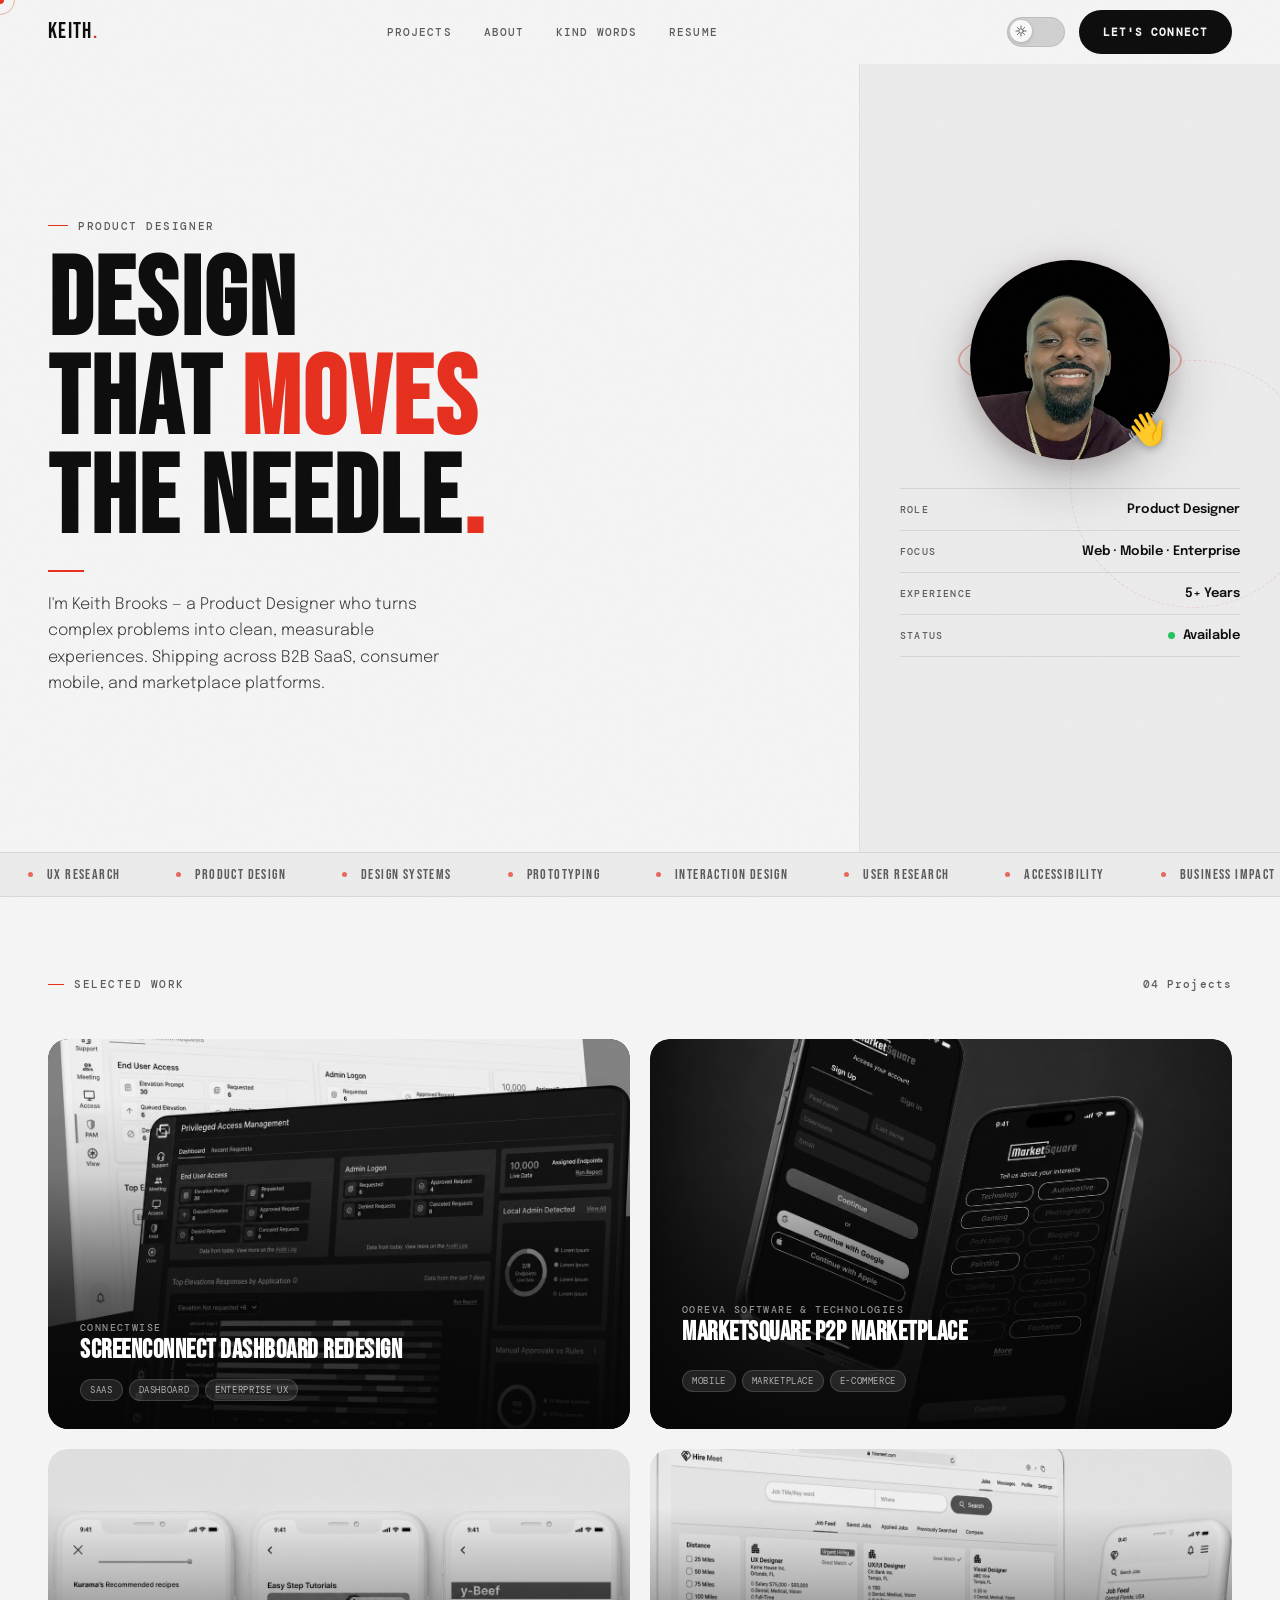
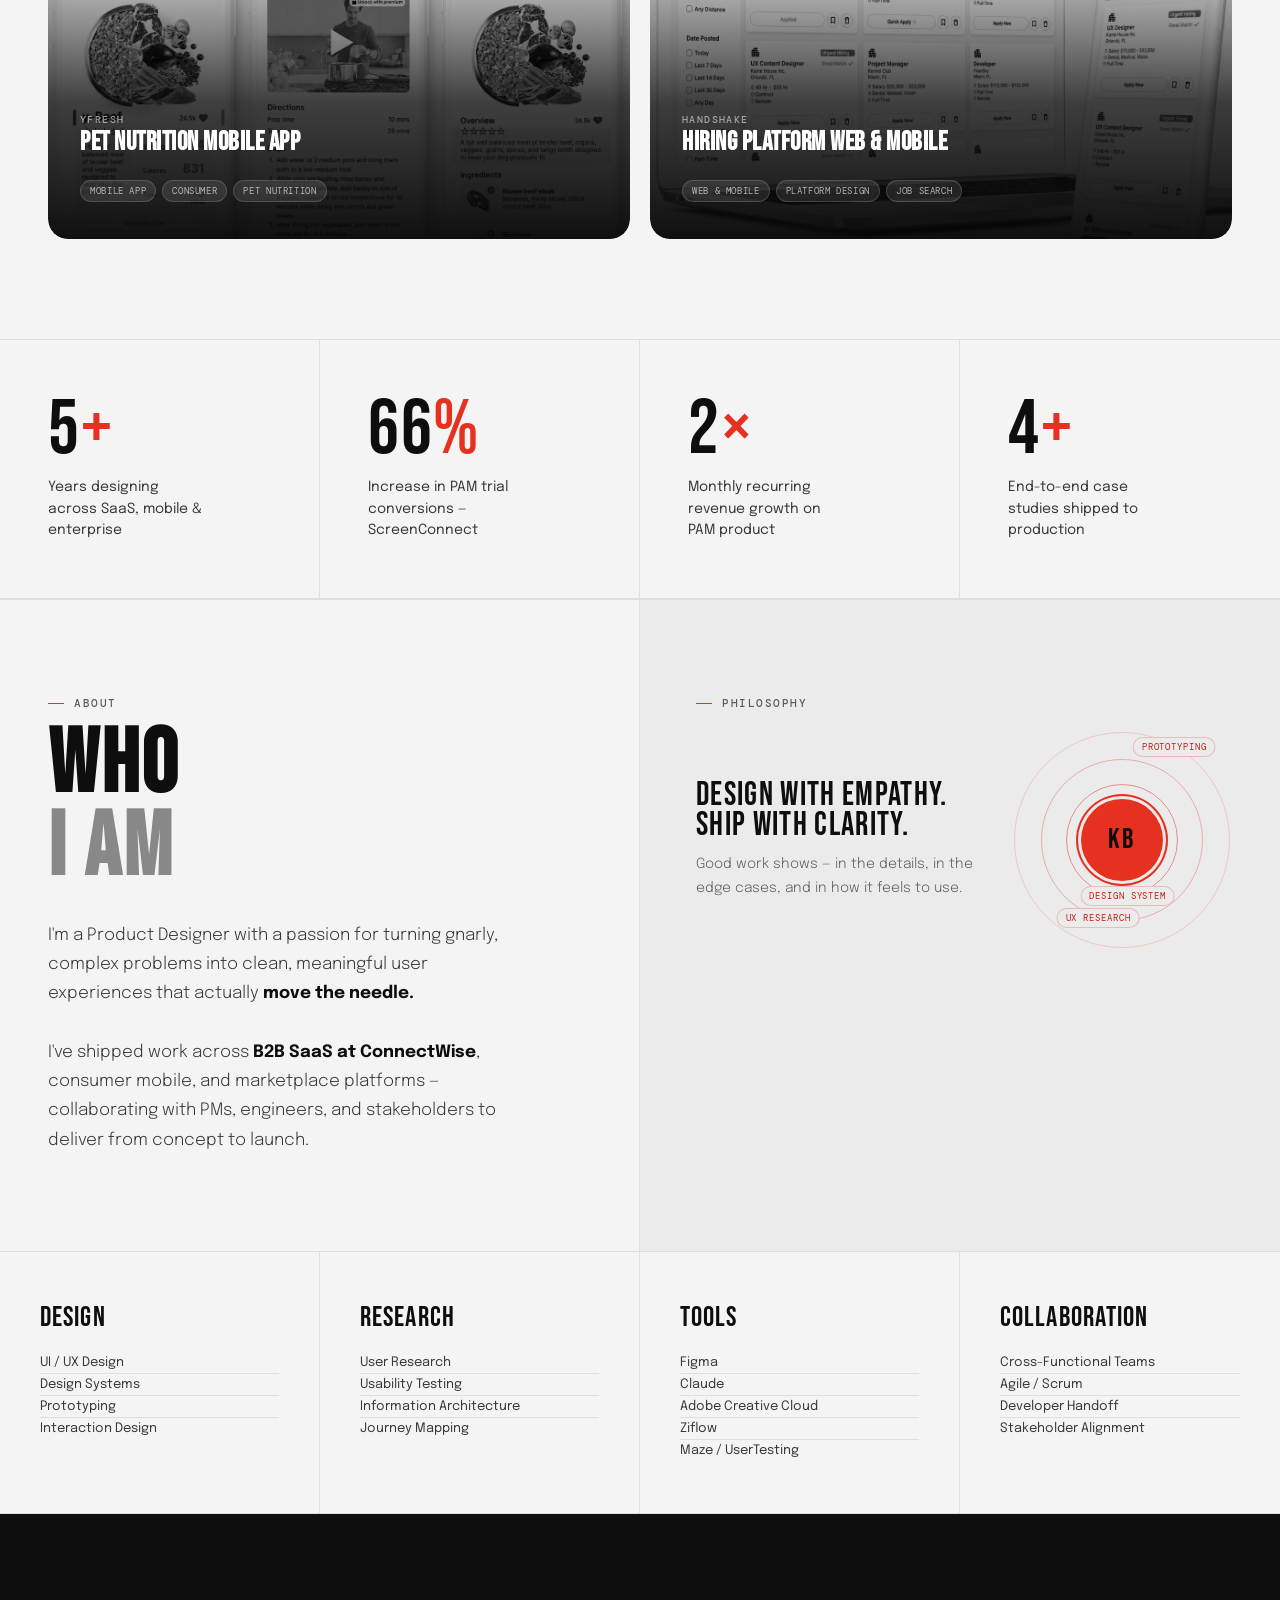
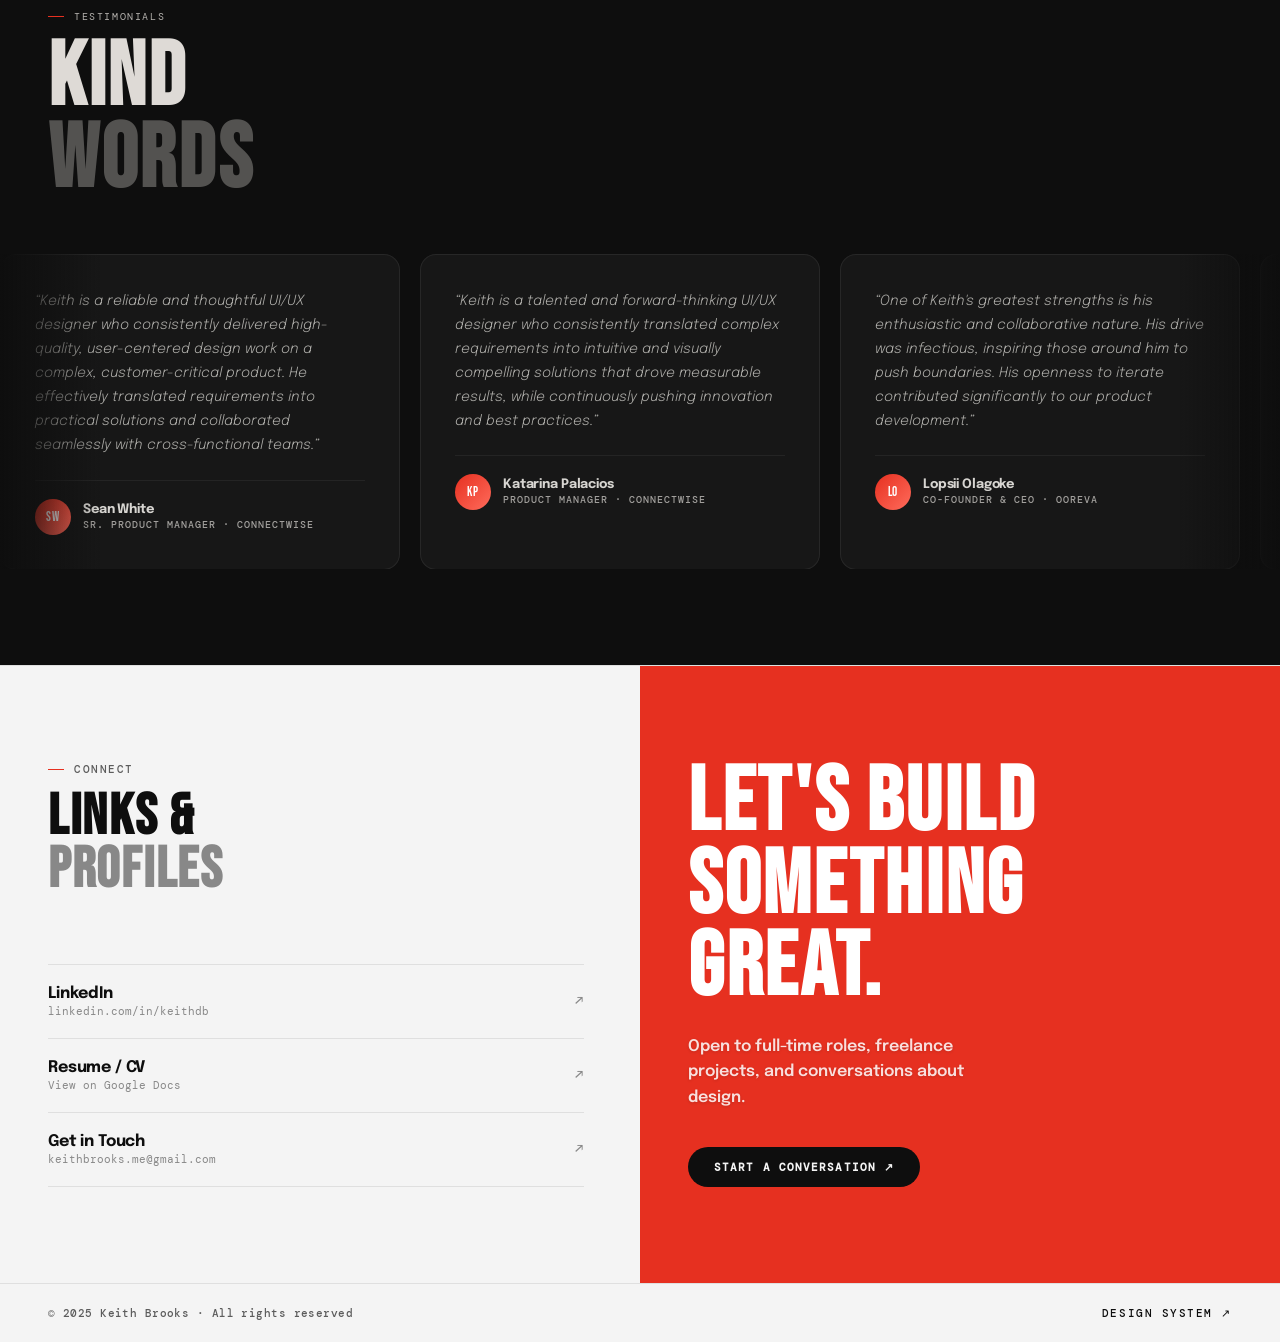
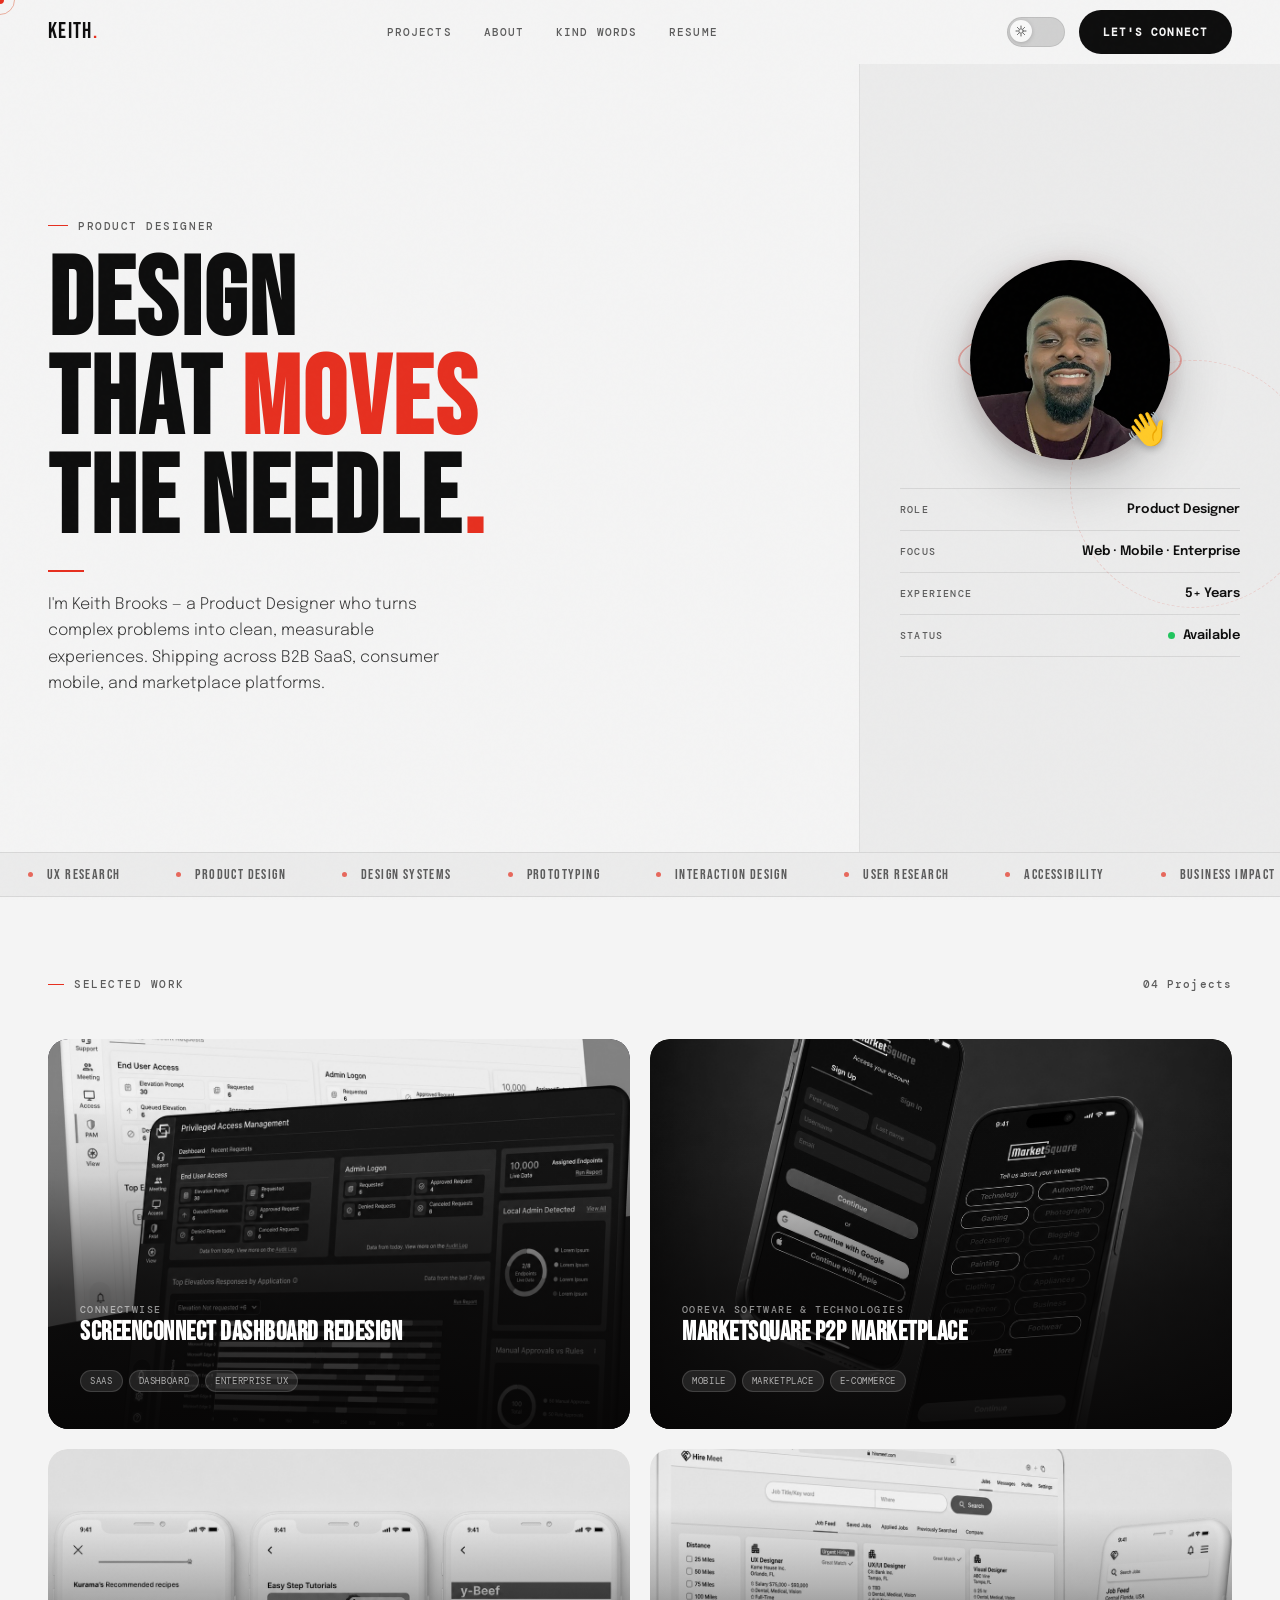
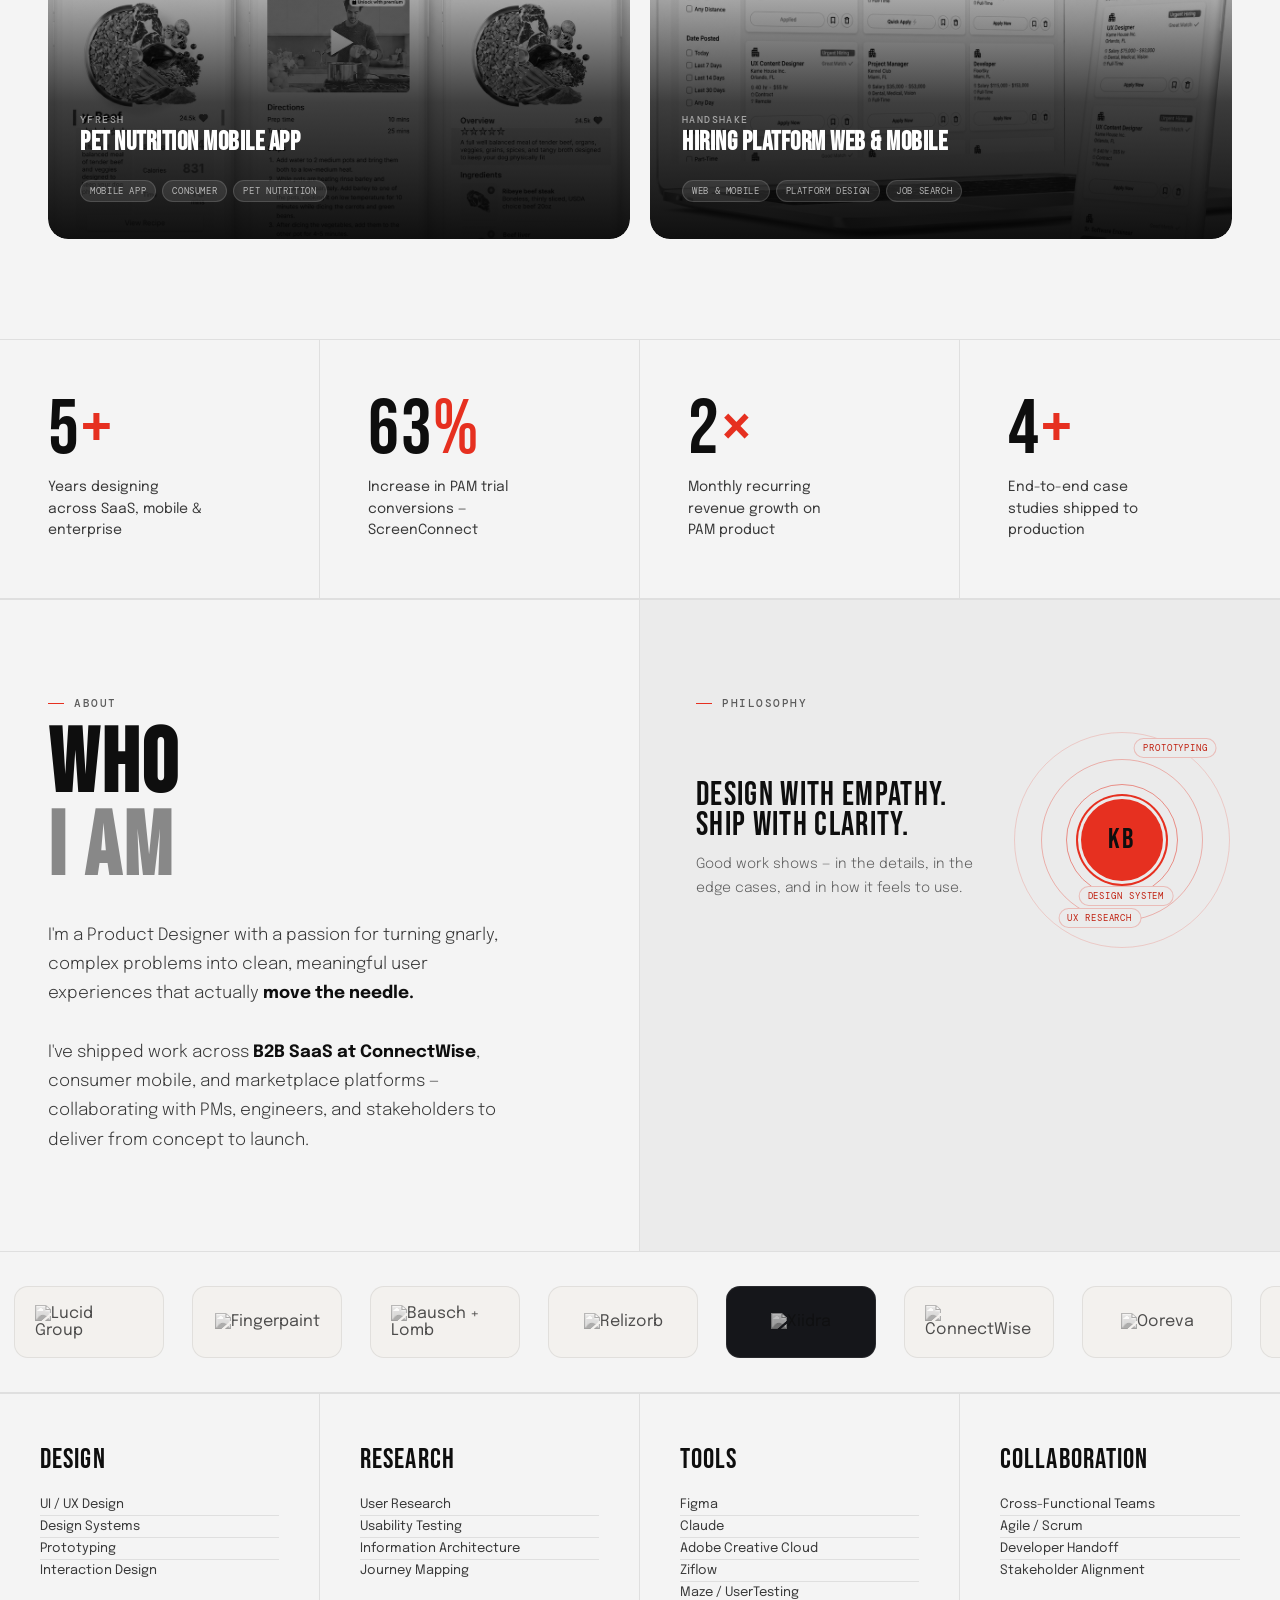
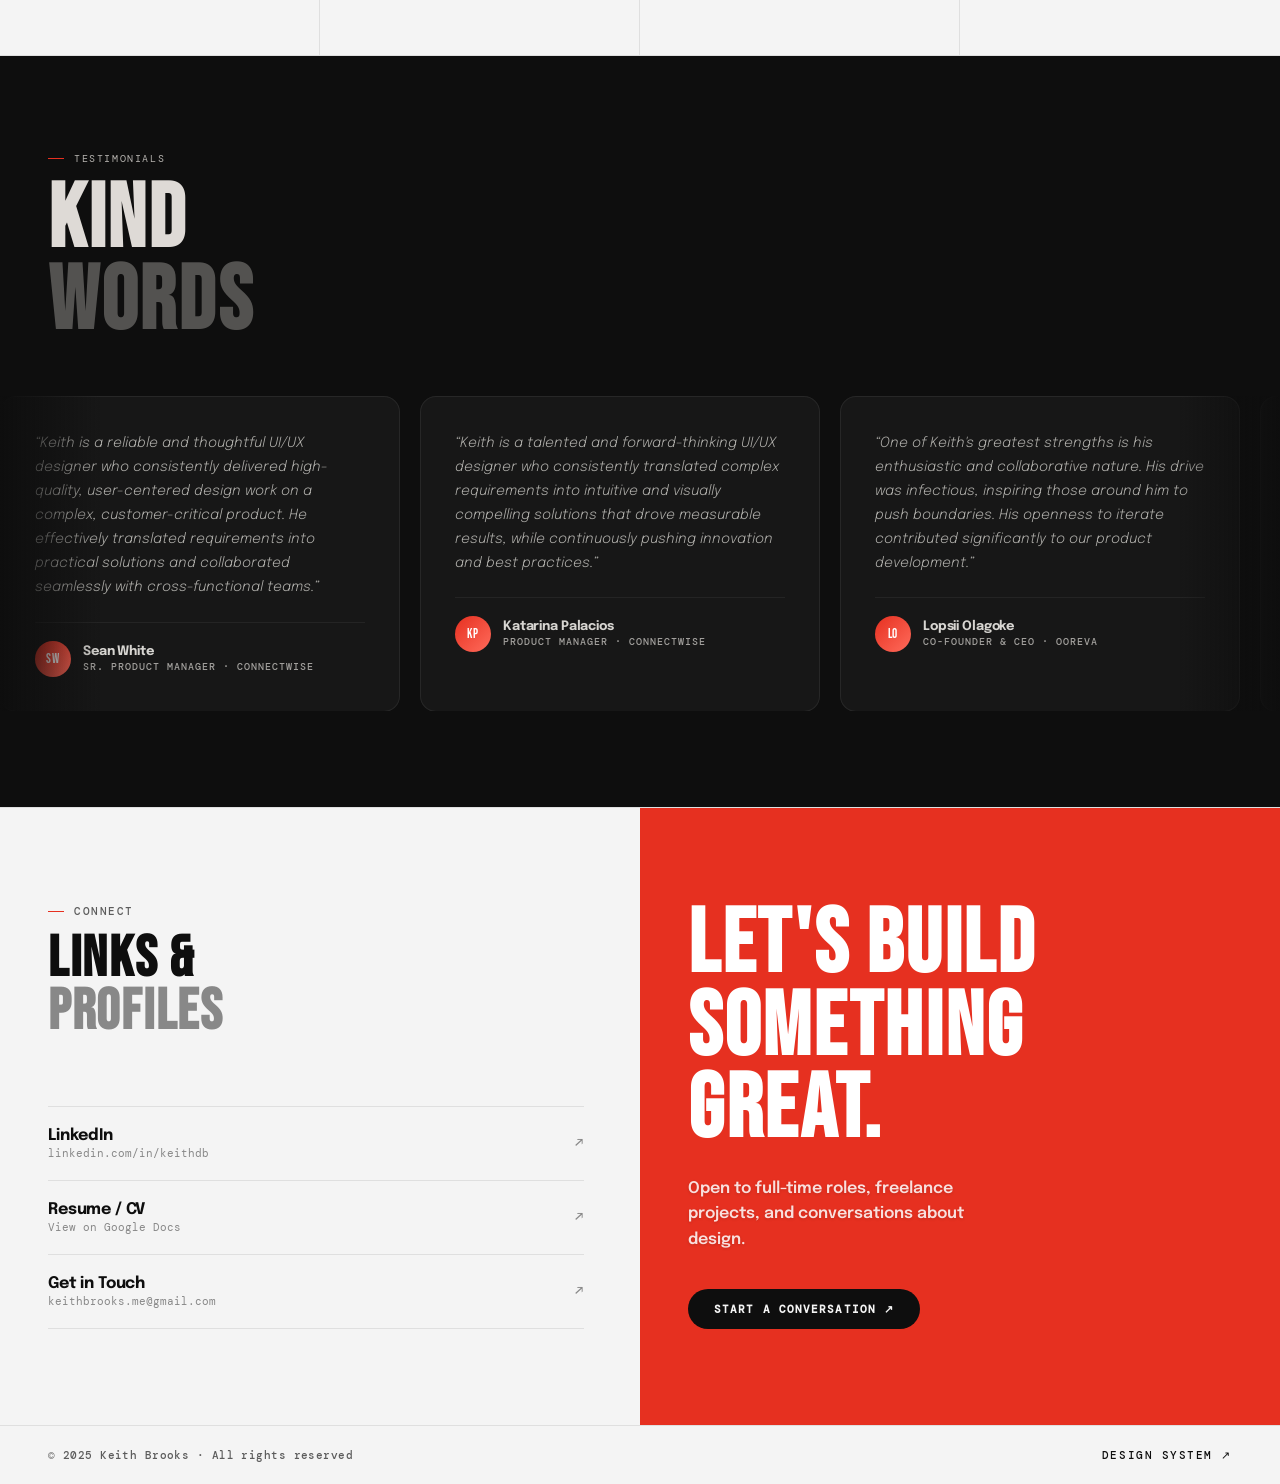
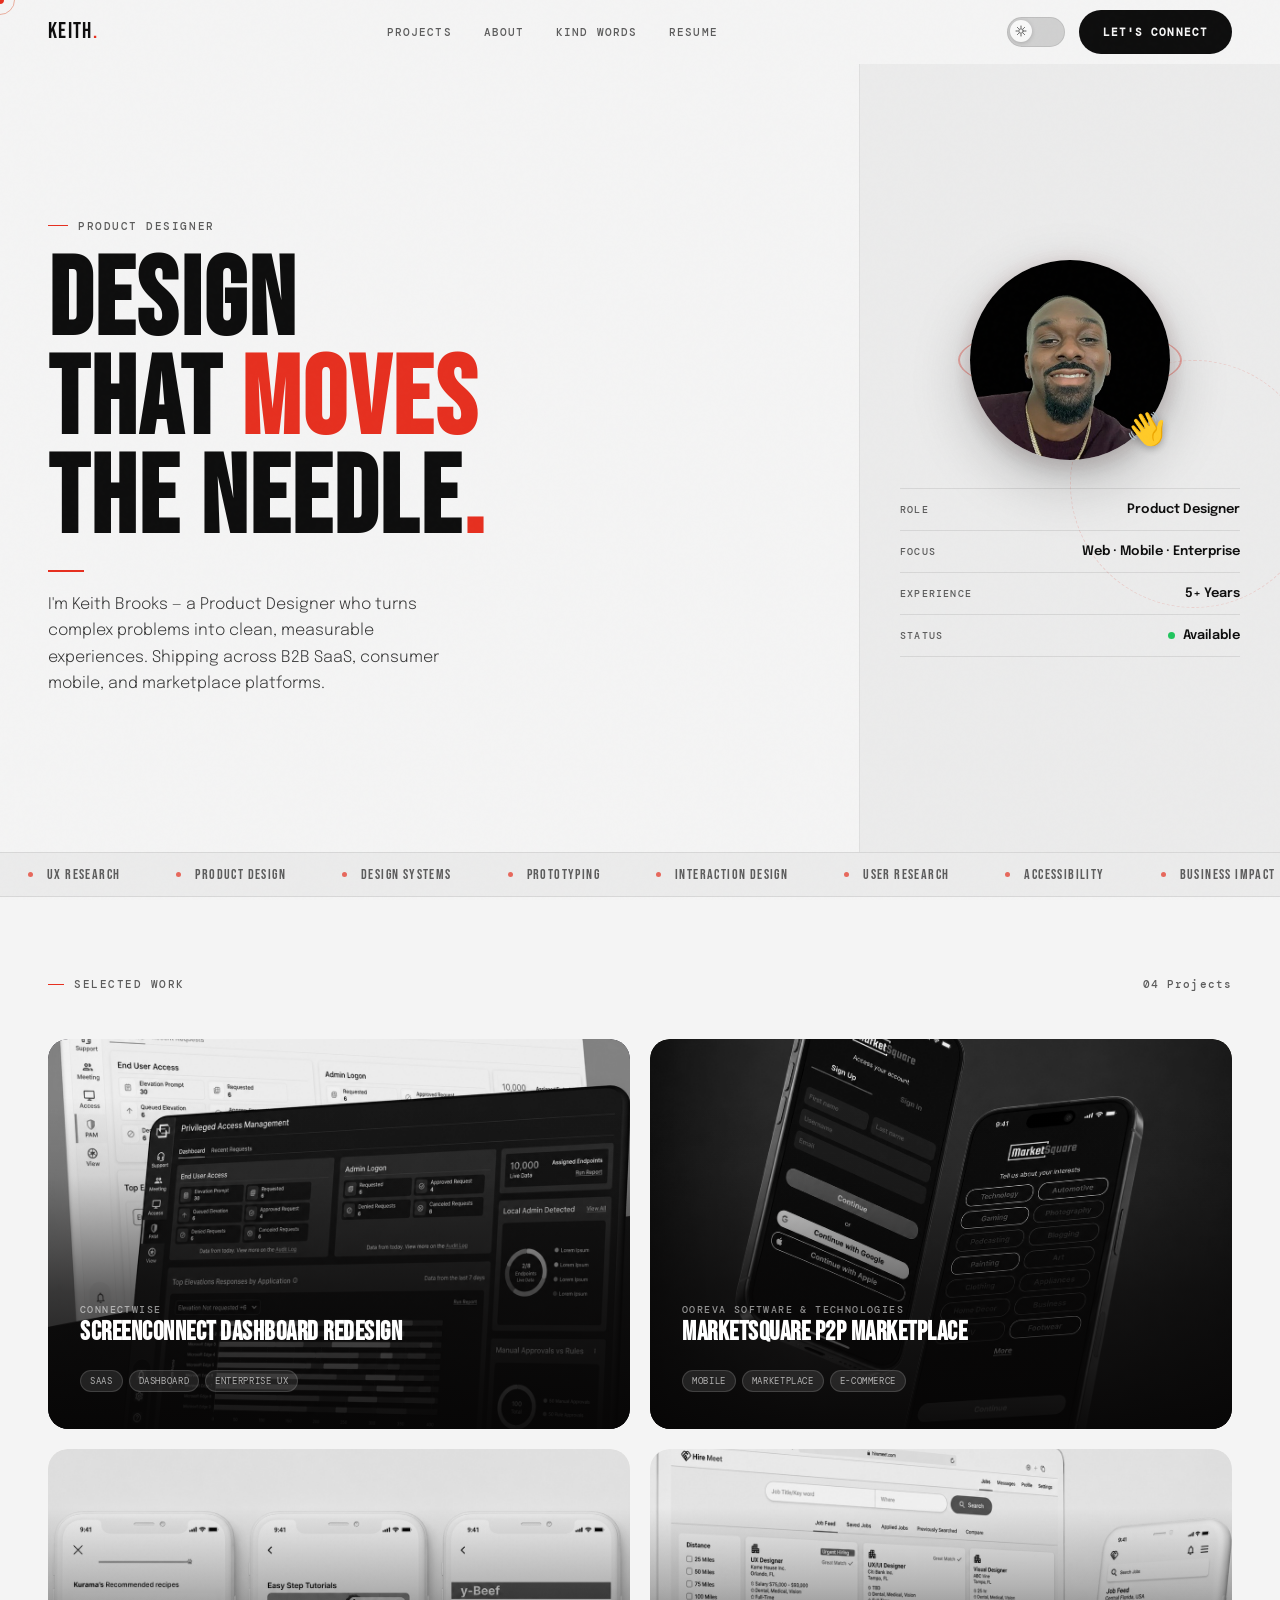
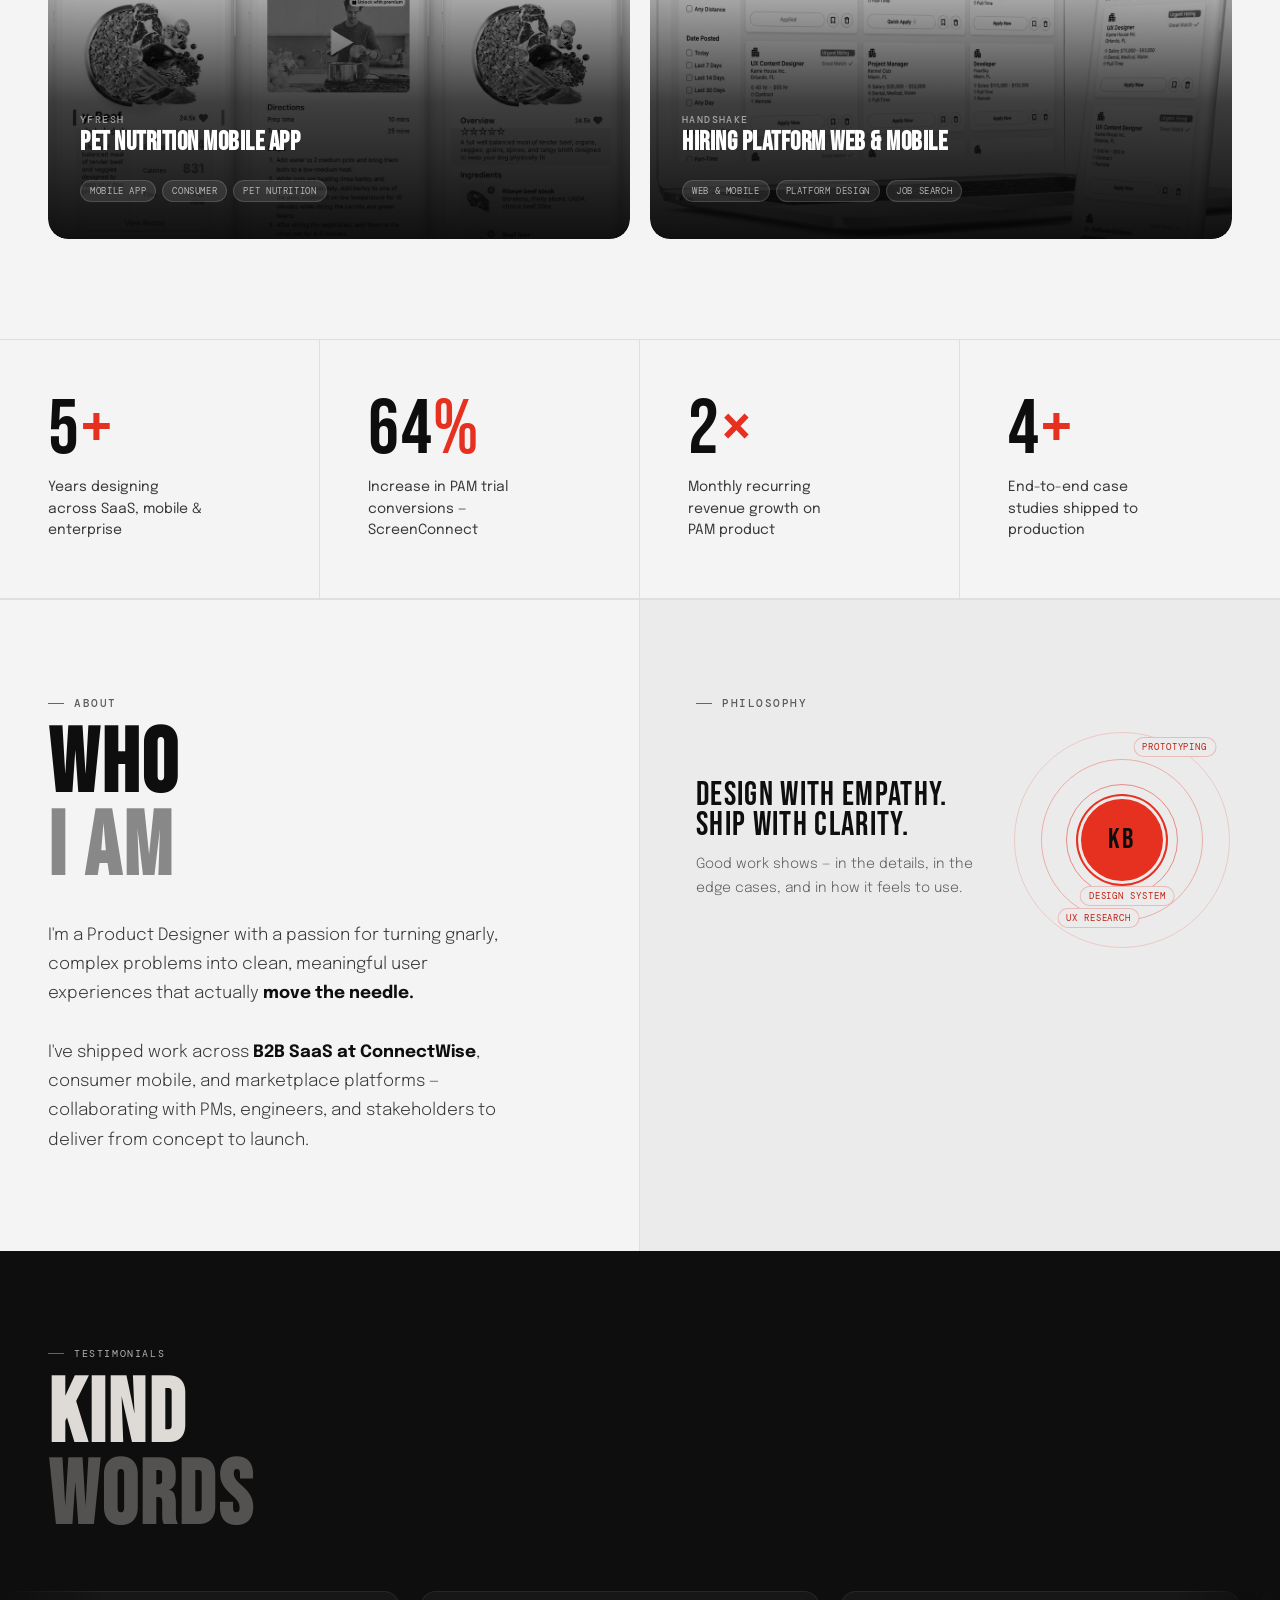
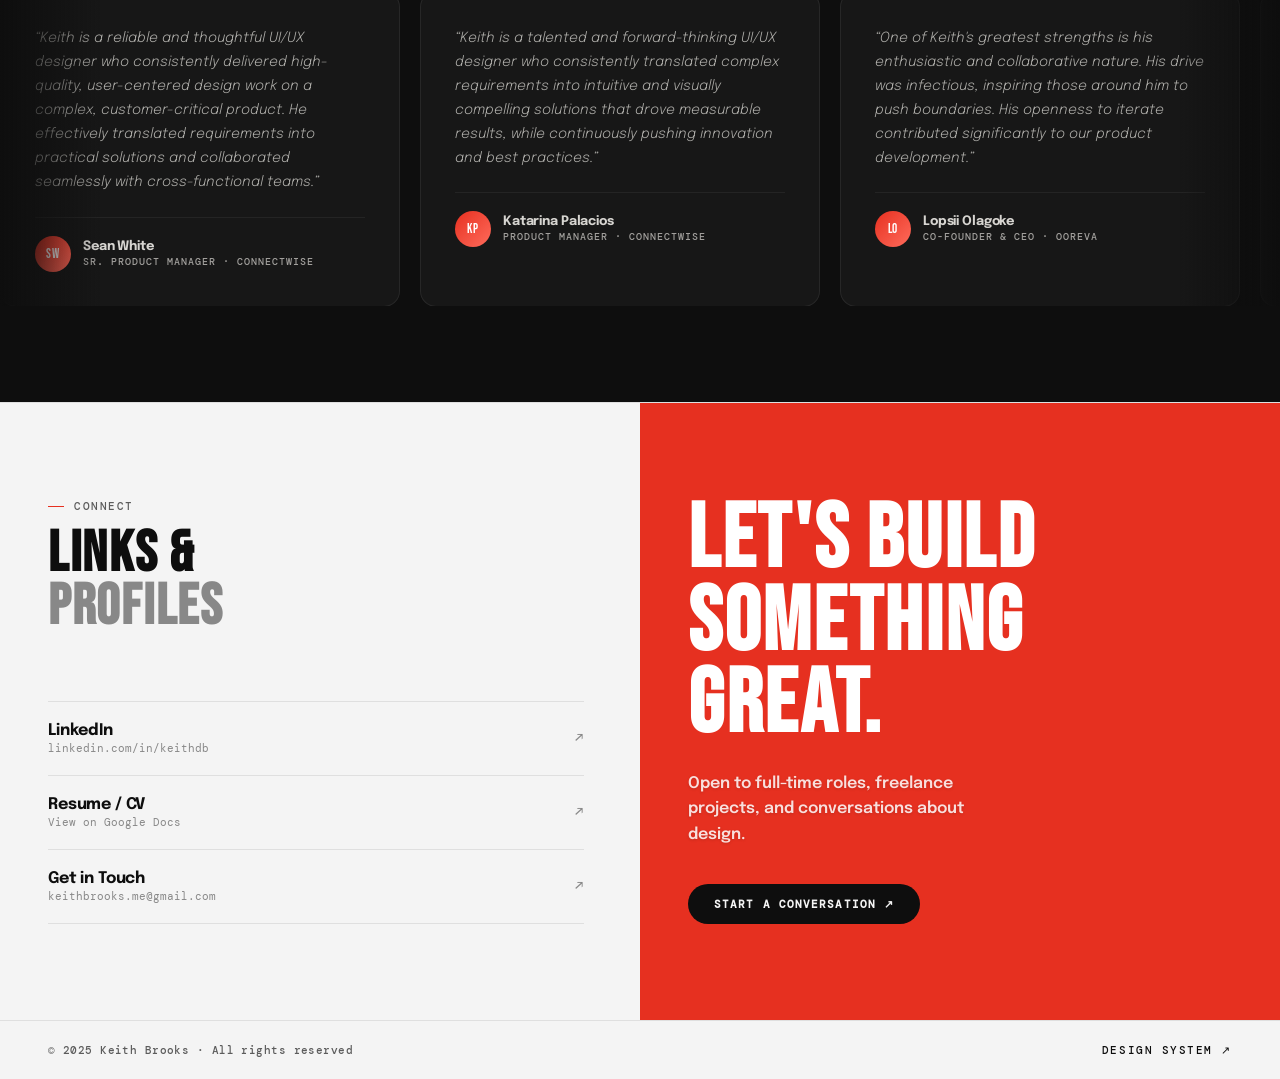
